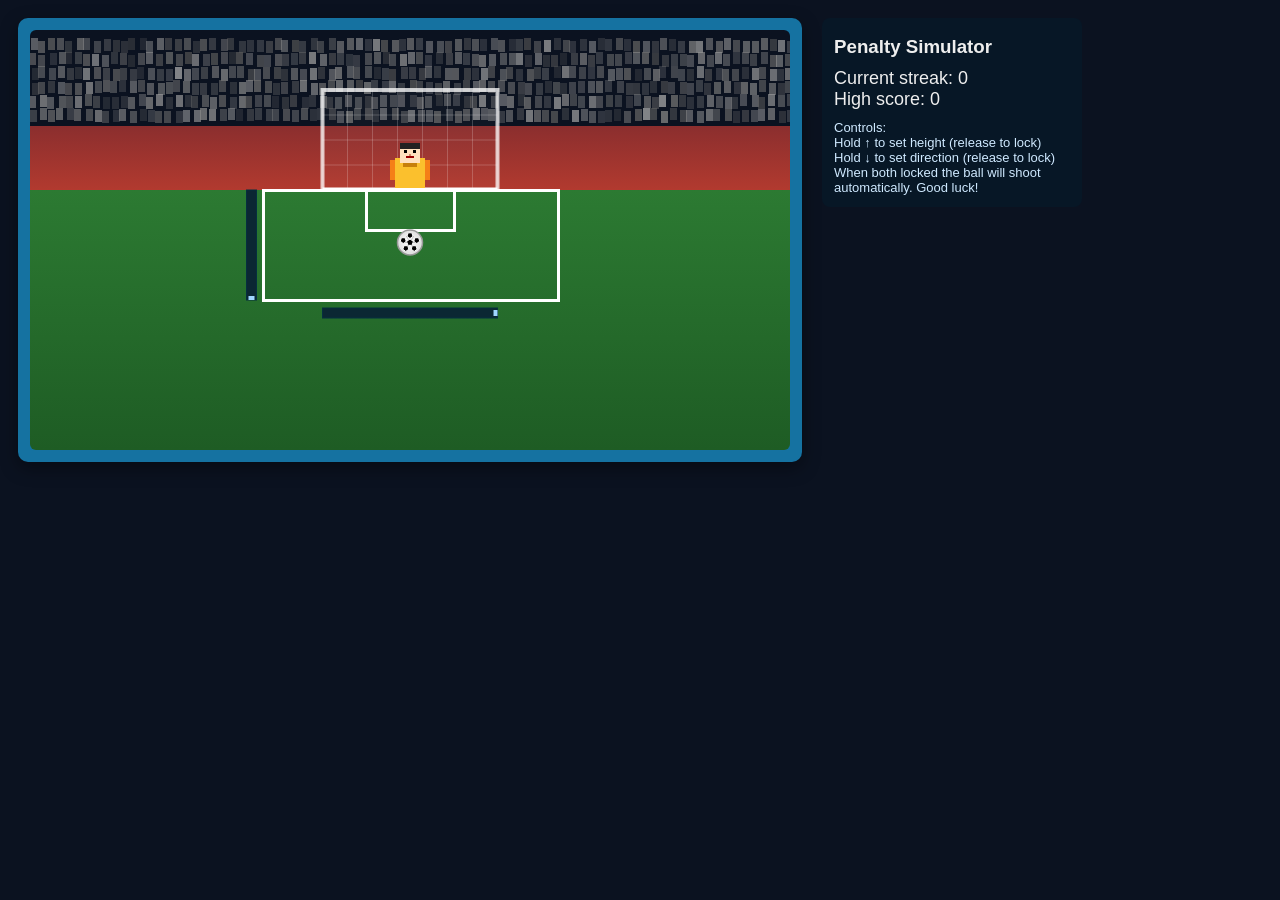
==== penaltygame.html @ e4717d0d "Add files via upload" ====
<!doctype html>
<html lang="en">
<head>
<meta charset="utf-8" />
<meta name="viewport" content="width=device-width,initial-scale=1" />
<title>Penalty Simulator</title>
<style>
:root{
  --goal-w:175; --goal-h:100; --ball-d:25; --keeper-d:45;
}
html,body{
  height:100%;
  margin:0;
  font-family:Inter,Segoe UI,Arial;
  background:#0b1220;
  color:#eee;
}
.wrap{
  display:flex; gap:20px; padding:18px;
}
.game{
  background:#1572a1;
  border-radius:10px;
  padding:12px;
  box-shadow:0 6px 18px rgba(0,0,0,.4);
}
canvas{
  display:block;
  border-radius:6px;
}
.ui{
  width:260px;
}
.panel{
  background:#071726;
  padding:12px;
  border-radius:8px;
}
h3{
  margin:6px 0 10px 0;
  font-weight:600;
}
.score{
  font-size:18px;
  margin-bottom:10px;
}
.hint{
  font-size:13px;
  color:#cfe9ff;
}
</style>
</head>
<body>
<div class="wrap">
  <div class="game">
    <canvas id="c" width="760" height="420"></canvas>
  </div>
  <div class="ui">
    <div class="panel">
      <h3>Penalty Simulator</h3>
      <div class="score">
        Current streak: <span id="streak">0</span><br>
        High score: <span id="high">0</span>
      </div>
      <div class="hint">
        Controls:<br>
        Hold <b>↑</b> to set height (release to lock)<br>
        Hold <b>↓</b> to set direction (release to lock)<br>
        When both locked the ball will shoot automatically. Good luck!
      </div>
    </div>
  </div>
</div>

<script>
const canvas=document.getElementById('c');
const ctx=canvas.getContext('2d');
const W=canvas.width, H=canvas.height;

const GOAL_W=175, GOAL_H=100, BALL_D=25, KEEPER_D=45;
const R_BALL=BALL_D/2, R_KEEP=KEEPER_D/2;

const goalX=(W-GOAL_W)/2, goalY=60;
const goalLeft=goalX, goalRight=goalX+GOAL_W, goalTop=goalY, goalBottom=goalY+GOAL_H;

// field box sizes (pixels)
const SIX_YARD_HEIGHT = 40;    // six-yard box height (visual)
const BOX18_HEIGHT = 110;      // 18-yard box height (visual)
const BOX18_LEFT = goalLeft - 60;
const BOX18_WIDTH = GOAL_W + 120;

/* horizontal lateral bar (stays below the 18-yard box) */
const BAR_L_Y = goalBottom + BOX18_HEIGHT + 8; // final y for lateral bar

/* place the vertical height bar immediately to the LEFT of the left-hand line of the 18-yard box,
   and place it vertically so it sits over the green (top aligned to goalBottom) */
const BAR_V_MARGIN = 6; // small gap between 18-yard box left line and the vertical bar
const BAR_V_WIDTH = 10;
const BAR_V_X = BOX18_LEFT - BAR_V_WIDTH - BAR_V_MARGIN;
const BAR_V_Y = goalBottom;           // top placed at top of grass (goalBottom)
const BAR_V_H = BOX18_HEIGHT;         // height matches the 18-yard box visually

let ball={x:W/2,y:goalBottom+40+R_BALL,r:R_BALL,vx:0,vy:0,moving:false,target:null};
let keeper={x:W/2,y:goalBottom-R_KEEP,r:R_KEEP,vx:0,vy:0,moving:false,target:null};

/* set the bar values */
const bar={v:{x:BAR_V_X,y:BAR_V_Y,w:BAR_V_WIDTH,h:BAR_V_H},l:{x:goalX,y:BAR_L_Y,w:GOAL_W,h:10}};

let chargingHeight=false,chargingLat=false;
let heightValue=null,latValue=null;
let hvDir=1, lvDir=-1, hvPos=0, lvPos=1;
const OSC_SPEED=0.9;

let streak=0,high=0;
const streakEl=document.getElementById('streak');
const highEl=document.getElementById('high');

function clamp(v,a,b){return Math.max(a,Math.min(b,v));}
function mapToGoal(nLat,nHeight){
  const x=goalLeft + nLat*(GOAL_W-BALL_D) + R_BALL;
  const y=goalBottom - nHeight*(GOAL_H-BALL_D) - R_BALL;
  return {x,y};
}
function mapKeeperToGoal(){
  const nLat=Math.random(),nHeight=Math.random();
  const x=goalLeft + nLat*(GOAL_W-KEEPER_D) + R_KEEP;
  const y=goalBottom - nHeight*(GOAL_H-KEEPER_D) - R_KEEP;
  return {x,y};
}

window.addEventListener('keydown',e=>{
  if(e.repeat) return;
  if(e.key==='ArrowUp') chargingHeight=true,heightValue=null;
  if(e.key==='ArrowDown') chargingLat=true,latValue=null,lvDir=-1,lvPos=1;
});
window.addEventListener('keyup',e=>{
  if(e.key==='ArrowUp') chargingHeight=false,heightValue=hvPos,tryShoot();
  if(e.key==='ArrowDown') chargingLat=false,latValue=lvPos,tryShoot();
});

function tryShoot(){
  if(heightValue!==null && latValue!==null && !ball.moving){
    ball.target=mapToGoal(latValue,heightValue);
    ball.vx=(ball.target.x-ball.x)/30; ball.vy=(ball.target.y-ball.y)/30;
    ball.moving=true;
    keeper.target=mapKeeperToGoal();
    keeper.vx=(keeper.target.x-keeper.x)/30; keeper.vy=(keeper.target.y-keeper.y)/30;
    keeper.moving=true;
    heightValue=latValue=null; hvPos=0; lvPos=1;
  }
}

function circlesOverlap(a,b){
  const dx=a.x-b.x,dy=a.y-b.y,r=a.r+b.r;
  return dx*dx+dy*dy<=r*r;
}

// --------- CROWD (stationary positions that fill whole width) ----------
const crowdRects = [];
let CROWD_BOTTOM = 0;
(function generateCrowd(){
  const baseTop = 10; // top offset for crowd area
  const rowHeight = 14;
  const cellWidth = 9; // consistent cell width to cover entire canvas width
  const cols = Math.ceil(W / cellWidth);
  const rows = 6;
  for(let r=0;r<rows;r++){
    for(let c=0;c<cols;c++){
      const jitterX = (Math.random()*4 - 2);
      const x = Math.floor(c*cellWidth + (cellWidth - 7)/2 + jitterX);
      const jitterY = (Math.random()*4 - 2);
      const y = Math.floor(baseTop + r*rowHeight + jitterY);
      const w = 7, h = 12;
      const base = 90 + Math.floor(Math.random()*80);
      crowdRects.push({x,y,w,h,base});
    }
  }
  CROWD_BOTTOM = baseTop + rows*rowHeight + 2;
})();

// ---------- Drawing Functions ----------

function drawBackground(){
  // clear background
  ctx.fillStyle = '#0b1220';
  ctx.fillRect(0,0,W,H);

  // draw stationary crowd rectangles (flicker brightness only)
  for(const rect of crowdRects){
    const flicker = 0.25 + Math.random()*0.5; // alpha 0.25..0.75
    const col = Math.max(0, Math.min(255, rect.base + Math.floor((Math.random()-0.5)*20)));
    ctx.fillStyle = `rgba(${col},${col},${col},${flicker})`;
    ctx.fillRect(rect.x, rect.y, rect.w, rect.h);
  }

  // draw track (brick-red) between crowd bottom and grassTop (goalBottom)
  const trackTop = CROWD_BOTTOM;
  const grassTop = goalBottom;
  if (grassTop > trackTop) {
    const trackGrad = ctx.createLinearGradient(0, trackTop, 0, grassTop);
    trackGrad.addColorStop(0, '#8b2e2e');
    trackGrad.addColorStop(1, '#b23a2f');
    ctx.fillStyle = trackGrad;
    ctx.fillRect(0, trackTop, W, grassTop - trackTop);
    ctx.save();
    ctx.globalAlpha = 0.06;
    for (let i = 0; i < 6; i++) {
      const y = trackTop + (i / 6) * (grassTop - trackTop);
      ctx.fillRect(0, y, W, 2);
    }
    ctx.restore();
  }

  // Field: fill starting at goalBottom (top of the field aligns with bottom of penalty box)
  const grassY = goalBottom;
  const grad = ctx.createLinearGradient(0, grassY, 0, H);
  grad.addColorStop(0,'#2c7a32');
  grad.addColorStop(1,'#1e5c24');
  ctx.fillStyle = grad;
  ctx.fillRect(0, grassY, W, H - grassY);

  // subtle static stripes on grass
  ctx.save();
  ctx.globalAlpha = 0.06;
  const stripeCount = 6;
  for(let i=0;i<stripeCount;i++){
    const y = grassY + (i / stripeCount) * (H - grassY);
    ctx.fillRect(0, y, W, 6);
  }
  ctx.restore();

  // draw only 6-yard and 18-yard boxes
  drawFieldLines();
}

function drawFieldLines(){
  ctx.save();
  ctx.strokeStyle = 'white';
  ctx.lineWidth = 3;
  ctx.lineJoin = 'miter';

  // 6-yard box
  const sixWidth = GOAL_W * 0.5;
  const sixX = goalLeft + (GOAL_W - sixWidth) / 2;
  const sixY = goalBottom;
  ctx.strokeRect(Math.round(sixX)+0.5, Math.round(sixY)+0.5, Math.round(sixWidth), Math.round(SIX_YARD_HEIGHT));

  // 18-yard box
  ctx.strokeRect(Math.round(BOX18_LEFT)+0.5, Math.round(goalBottom)+0.5, Math.round(BOX18_WIDTH), Math.round(BOX18_HEIGHT));

  // slight goal line
  ctx.beginPath();
  ctx.moveTo(goalLeft, goalBottom - 1);
  ctx.lineTo(goalLeft + GOAL_W, goalBottom - 1);
  ctx.stroke();

  ctx.restore();
}

// Goal (unchanged)
function drawGoal(){
  ctx.save();
  ctx.lineWidth=4;
  ctx.strokeStyle='#ffffffbb';
  ctx.fillStyle='rgba(255,255,255,0.02)';
  ctx.fillRect(goalLeft,goalTop,GOAL_W,GOAL_H);
  ctx.strokeRect(goalLeft,goalTop,GOAL_W,GOAL_H);

  // Net squares
  ctx.strokeStyle='rgba(255,255,255,0.2)';
  ctx.lineWidth=1;
  for(let i=0;i<=GOAL_W;i+=GOAL_W/7){
    ctx.beginPath(); ctx.moveTo(goalLeft+i,goalTop); ctx.lineTo(goalLeft+i,goalBottom); ctx.stroke();
  }
  for(let j=0;j<=GOAL_H;j+=GOAL_H/4){
    ctx.beginPath(); ctx.moveTo(goalLeft,goalTop+j); ctx.lineTo(goalRight,goalTop+j); ctx.stroke();
  }
  ctx.restore();
}

// Bars
function drawBar(){
  ctx.save();
  // vertical height bar: now placed immediately left of 18-yard box and over green
  ctx.fillStyle='#0b2733';
  ctx.fillRect(bar.v.x,bar.v.y,bar.v.w,bar.v.h);
  ctx.strokeStyle='#052f3f';
  ctx.strokeRect(bar.v.x,bar.v.y,bar.v.w,bar.v.h);
  const hvY=bar.v.y+(1-hvPos)*(bar.v.h-4);
  ctx.fillStyle=chargingHeight?'#ffeb3b':'#9fd6ff';
  ctx.fillRect(bar.v.x+2,hvY,bar.v.w-4,4);
  if(heightValue!==null){
    const lockedY=bar.v.y+(1-heightValue)*(bar.v.h-4);
    ctx.fillStyle='#ff6b6b';
    ctx.fillRect(bar.v.x+1,lockedY-1,bar.v.w-2,6);
  }

  // horizontal lateral bar (unchanged position)
  ctx.fillStyle='#0b2733';
  ctx.fillRect(bar.l.x,bar.l.y,bar.l.w,bar.l.h);
  ctx.strokeStyle='#052f3f';
  ctx.strokeRect(bar.l.x,bar.l.y,bar.l.w,bar.l.h);
  const lvX=bar.l.x+lvPos*(bar.l.w-4);
  ctx.fillStyle=chargingLat?'#ffeb3b':'#9fd6ff';
  ctx.fillRect(lvX,bar.l.y+2,4,bar.l.h-4);
  if(latValue!==null){
    const lockedX=bar.l.x+latValue*(bar.l.w-4);
    ctx.fillStyle='#ff6b6b';
    ctx.fillRect(lockedX-1,bar.l.y+1,6,bar.l.h-2);
  }
  ctx.restore();
}

// Keeper (unchanged pixel-human)
function drawKeeper(){
  ctx.save();
  ctx.fillStyle='#fbc02d';
  ctx.fillRect(Math.round(keeper.x-15), Math.round(keeper.y-10), 30, 30);
  ctx.fillStyle='#f57f17';
  ctx.fillRect(Math.round(keeper.x-20), Math.round(keeper.y-8), 5, 20);
  ctx.fillRect(Math.round(keeper.x+15), Math.round(keeper.y-8), 5, 20);
  ctx.fillStyle='#ffe0bd';
  ctx.fillRect(Math.round(keeper.x-10), Math.round(keeper.y-25), 20, 20);
  ctx.fillStyle='#222';
  ctx.fillRect(Math.round(keeper.x-10), Math.round(keeper.y-25), 20, 6);
  ctx.fillStyle='#000';
  ctx.fillRect(Math.round(keeper.x-6), Math.round(keeper.y-18), 3, 3);
  ctx.fillRect(Math.round(keeper.x+3), Math.round(keeper.y-18), 3, 3);
  ctx.fillStyle='#d18f6a';
  ctx.fillRect(Math.round(keeper.x-1), Math.round(keeper.y-14), 2, 2);
  ctx.fillStyle='#900';
  ctx.fillRect(Math.round(keeper.x-4), Math.round(keeper.y-12), 8, 2);
  ctx.fillStyle='#c77f0a';
  ctx.fillRect(Math.round(keeper.x-7), Math.round(keeper.y-5), 14, 4);
  ctx.restore();
}

// Ball — updated: classic soccer-style black pentagons
function drawBall(){
  ctx.save();
  ctx.translate(ball.x,ball.y);

  // base sphere with subtle shading
  const grad = ctx.createRadialGradient(-R_BALL*0.2,-R_BALL*0.2,0,0,0,R_BALL);
  grad.addColorStop(0,'#ffffff');
  grad.addColorStop(1,'#dddddd');
  ctx.fillStyle=grad;
  ctx.beginPath();
  ctx.arc(0,0,R_BALL,0,Math.PI*2);
  ctx.fill();

  // thin outline
  ctx.lineWidth=1.5;
  ctx.strokeStyle='#999';
  ctx.stroke();

  // Helper: draw regular polygon (centered at cx,cy) with n sides
  function drawPoly(cx,cy,r,sides,rot,fillStyle,strokeStyle){
    ctx.beginPath();
    for(let i=0;i<sides;i++){
      const a = rot + i*(2*Math.PI/sides);
      const x = cx + r*Math.cos(a);
      const y = cy + r*Math.sin(a);
      if(i===0) ctx.moveTo(x,y); else ctx.lineTo(x,y);
    }
    ctx.closePath();
    if(fillStyle){
      ctx.fillStyle = fillStyle;
      ctx.fill();
    }
    if(strokeStyle){
      ctx.lineWidth = 1;
      ctx.strokeStyle = strokeStyle;
      ctx.stroke();
    }
  }

  // central pentagon
  const centerR = R_BALL * 0.28;
  drawPoly(0, 0, centerR, 5, -Math.PI/2, '#000', '#fff');

  // surrounding pentagons (5 around center)
  const outerRadius = R_BALL * 0.62; // distance from center to centers of outer patches
  for(let i=0;i<5;i++){
    const ang = -Math.PI/2 + i*(2*Math.PI/5);
    // slightly offset inward to keep patches on sphere shape
    const cx = outerRadius * Math.cos(ang) * 0.92;
    const cy = outerRadius * Math.sin(ang) * 0.92;
    // rotate each pentagon so it points toward the center
    const rot = ang + Math.PI/5;
    drawPoly(cx, cy, centerR*0.9, 5, rot, '#000', '#fff');
  }

  // small black trim lines to suggest seams (subtle)
  ctx.lineWidth = 0.8;
  ctx.strokeStyle = 'rgba(0,0,0,0.25)';
  for(let i=0;i<6;i++){
    ctx.beginPath();
    const a = i*(2*Math.PI/6);
    ctx.moveTo(0,0);
    ctx.lineTo(R_BALL*Math.cos(a)*0.6, R_BALL*Math.sin(a)*0.6);
    ctx.stroke();
  }

  ctx.restore();
}

// ---------- Main Loop ----------
let last=performance.now();
function loop(ts){
  const dt=ts-last; last=ts;

  if(chargingHeight){
    const delta=OSC_SPEED*dt/1000; hvPos+=delta*hvDir;
    if(hvPos>1){hvPos=1;hvDir=-1;} if(hvPos<0){hvPos=0;hvDir=1;}
  }
  if(chargingLat){
    const delta=OSC_SPEED*dt/1000; lvPos+=delta*lvDir;
    if(lvPos>1){lvPos=1;lvDir=-1;} if(lvPos<0){lvPos=0;lvDir=1;}
  }

  if(ball.moving){
    ball.x+=ball.vx; ball.y+=ball.vy;
    const dx=ball.target.x-ball.x, dy=ball.target.y-ball.y;
    if(Math.abs(dx)<Math.abs(ball.vx) && Math.abs(dy)<Math.abs(ball.vy)){
      ball.x=ball.target.x; ball.y=ball.target.y; ball.moving=false;
      if(circlesOverlap(ball,keeper)){streak=0;} else {streak++; high=Math.max(high,streak);}
      updateScore(); setTimeout(resetPositions,700);
    }
  }
  if(keeper.moving){
    keeper.x+=keeper.vx; keeper.y+=keeper.vy;
    const dx=keeper.target.x-keeper.x, dy=keeper.target.y-keeper.y;
    if(Math.abs(dx)<Math.abs(keeper.vx) && Math.abs(dy)<Math.abs(keeper.vy)){
      keeper.x=keeper.target.x; keeper.y=keeper.target.y; keeper.moving=false;
    }
  }

  ctx.clearRect(0,0,W,H);
  drawBackground();
  drawGoal(); drawBar(); drawKeeper(); drawBall();
  requestAnimationFrame(loop);
}
requestAnimationFrame(loop);

function resetPositions(){
  ball.x=W/2; ball.y=goalBottom+40+R_BALL; ball.vx=0; ball.vy=0; ball.moving=false; ball.target=null;
  keeper.x=W/2; keeper.y=goalBottom-R_KEEP; keeper.vx=0; keeper.vy=0; keeper.moving=false; keeper.target=null;
  lvPos=1; lvDir=-1;
}
function updateScore(){streakEl.textContent=streak; highEl.textContent=high;}
resetPositions(); updateScore();
</script>
</body>
</html>
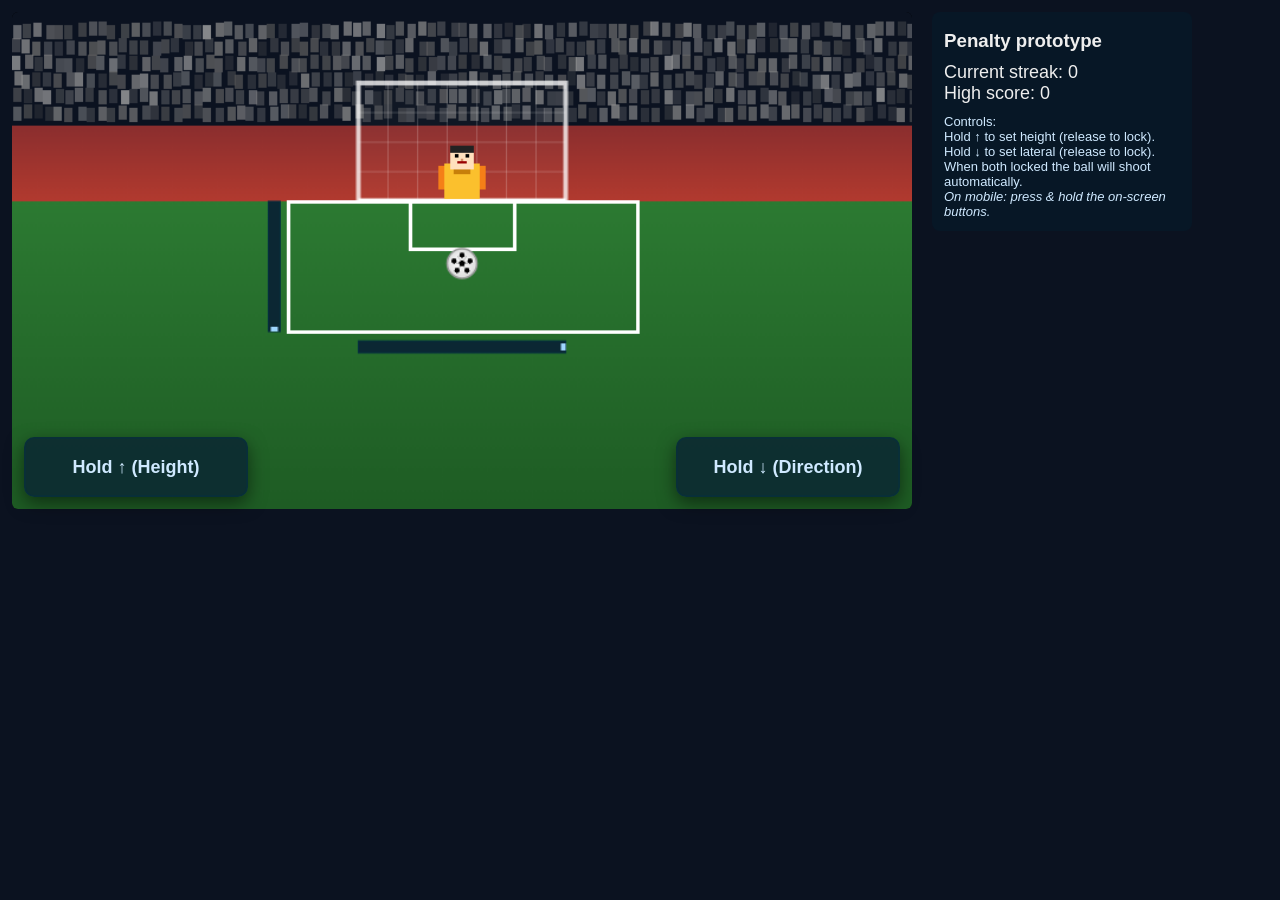
==== commit e211728b: "Update penaltygame.html" ====
--- a/penaltygame.html
+++ b/penaltygame.html
@@ -3,50 +3,56 @@
 <head>
 <meta charset="utf-8" />
 <meta name="viewport" content="width=device-width,initial-scale=1" />
-<title>Penalty Simulator</title>
+<title>Penalty Game — Mobile Friendly</title>
 <style>
 :root{
   --goal-w:175; --goal-h:100; --ball-d:25; --keeper-d:45;
 }
-html,body{
-  height:100%;
-  margin:0;
-  font-family:Inter,Segoe UI,Arial;
-  background:#0b1220;
-  color:#eee;
-}
-.wrap{
-  display:flex; gap:20px; padding:18px;
-}
-.game{
-  background:#1572a1;
+html,body{height:100%;margin:0;font-family:Inter,Segoe UI,Arial;background:#0b1220;color:#eee}
+.wrap{display:flex;gap:20px;padding:12px;align-items:flex-start}
+.game{position:relative;flex:1;max-width:900px}
+canvas{display:block;border-radius:6px;width:100%;height:auto;background:#000}
+.ui{width:260px;min-width:220px}
+.panel{background:#071726;padding:12px;border-radius:8px}
+h3{margin:6px 0 10px 0;font-weight:600}
+.score{font-size:18px;margin-bottom:10px}
+.hint{font-size:13px;color:#cfe9ff}
+
+/* touch controls overlay */
+.touch-controls{
+  position:absolute;
+  left:0; right:0; bottom:12px;
+  display:flex; justify-content:space-between; pointer-events:none;
+  padding:0 12px;
+}
+.touch-btn{
+  pointer-events:auto;
+  user-select:none;
+  -webkit-user-select:none;
+  width:46%;
+  max-width:220px;
+  min-height:56px;
+  display:flex;
+  align-items:center;
+  justify-content:center;
+  background:rgba(11,39,51,0.85);
   border-radius:10px;
-  padding:12px;
-  box-shadow:0 6px 18px rgba(0,0,0,.4);
-}
-canvas{
-  display:block;
-  border-radius:6px;
-}
-.ui{
-  width:260px;
-}
-.panel{
-  background:#071726;
-  padding:12px;
-  border-radius:8px;
-}
-h3{
-  margin:6px 0 10px 0;
-  font-weight:600;
-}
-.score{
+  color:#cfe9ff;
+  font-weight:700;
   font-size:18px;
-  margin-bottom:10px;
-}
-.hint{
-  font-size:13px;
-  color:#cfe9ff;
+  box-shadow:0 6px 18px rgba(0,0,0,0.5);
+  border:2px solid rgba(5,47,63,0.6);
+  transition:transform .06s ease;
+  touch-action: none; /* important for pointer events */
+}
+.touch-btn:active{transform:translateY(2px);}
+
+/* responsive: on narrow screens stack UI under game */
+@media (max-width:900px){
+  .wrap{flex-direction:column;gap:12px}
+  .ui{width:100%}
+  .game{max-width:100%}
+  .touch-controls{bottom:8px}
 }
 </style>
 </head>
@@ -54,28 +60,32 @@
 <div class="wrap">
   <div class="game">
     <canvas id="c" width="760" height="420"></canvas>
+
+    <!-- touch controls overlay -->
+    <div class="touch-controls" aria-hidden="false">
+      <div id="btn-height" class="touch-btn">Hold ↑ (Height)</div>
+      <div id="btn-lat" class="touch-btn">Hold ↓ (Direction)</div>
+    </div>
   </div>
+
   <div class="ui">
     <div class="panel">
-      <h3>Penalty Simulator</h3>
-      <div class="score">
-        Current streak: <span id="streak">0</span><br>
-        High score: <span id="high">0</span>
-      </div>
-      <div class="hint">
-        Controls:<br>
-        Hold <b>↑</b> to set height (release to lock)<br>
-        Hold <b>↓</b> to set direction (release to lock)<br>
-        When both locked the ball will shoot automatically. Good luck!
-      </div>
+      <h3>Penalty prototype</h3>
+      <div class="score">Current streak: <span id="streak">0</span><br>High score: <span id="high">0</span></div>
+      <div class="hint">Controls:<br>Hold <b>↑</b> to set height (release to lock).<br>Hold <b>↓</b> to set lateral (release to lock).<br>When both locked the ball will shoot automatically.<br><em>On mobile: press & hold the on-screen buttons.</em></div>
     </div>
   </div>
 </div>
 
 <script>
+// ---------- keep your gameplay constants & logic ----------
 const canvas=document.getElementById('c');
 const ctx=canvas.getContext('2d');
-const W=canvas.width, H=canvas.height;
+const LOGICAL_W=760, LOGICAL_H=420; // internal logic size
+canvas.width = LOGICAL_W;
+canvas.height = LOGICAL_H;
+
+let W = canvas.width, H = canvas.height;
 
 const GOAL_W=175, GOAL_H=100, BALL_D=25, KEEPER_D=45;
 const R_BALL=BALL_D/2, R_KEEP=KEEPER_D/2;
@@ -83,34 +93,30 @@
 const goalX=(W-GOAL_W)/2, goalY=60;
 const goalLeft=goalX, goalRight=goalX+GOAL_W, goalTop=goalY, goalBottom=goalY+GOAL_H;
 
-// field box sizes (pixels)
-const SIX_YARD_HEIGHT = 40;    // six-yard box height (visual)
-const BOX18_HEIGHT = 110;      // 18-yard box height (visual)
+const SIX_YARD_HEIGHT = 40;
+const BOX18_HEIGHT = 110;
 const BOX18_LEFT = goalLeft - 60;
 const BOX18_WIDTH = GOAL_W + 120;
 
-/* horizontal lateral bar (stays below the 18-yard box) */
-const BAR_L_Y = goalBottom + BOX18_HEIGHT + 8; // final y for lateral bar
-
-/* place the vertical height bar immediately to the LEFT of the left-hand line of the 18-yard box,
-   and place it vertically so it sits over the green (top aligned to goalBottom) */
-const BAR_V_MARGIN = 6; // small gap between 18-yard box left line and the vertical bar
+const BAR_L_Y = goalBottom + BOX18_HEIGHT + 8;
+
+// place vertical bar to left of 18-yard box over the green
+const BAR_V_MARGIN = 6;
 const BAR_V_WIDTH = 10;
 const BAR_V_X = BOX18_LEFT - BAR_V_WIDTH - BAR_V_MARGIN;
-const BAR_V_Y = goalBottom;           // top placed at top of grass (goalBottom)
-const BAR_V_H = BOX18_HEIGHT;         // height matches the 18-yard box visually
-
+const BAR_V_Y = goalBottom;
+const BAR_V_H = BOX18_HEIGHT;
+
+const bar={v:{x:BAR_V_X,y:BAR_V_Y,w:BAR_V_WIDTH,h:BAR_V_H},l:{x:goalX,y:BAR_L_Y,w:GOAL_W,h:10}};
+
+// game state (unchanged)
 let ball={x:W/2,y:goalBottom+40+R_BALL,r:R_BALL,vx:0,vy:0,moving:false,target:null};
 let keeper={x:W/2,y:goalBottom-R_KEEP,r:R_KEEP,vx:0,vy:0,moving:false,target:null};
-
-/* set the bar values */
-const bar={v:{x:BAR_V_X,y:BAR_V_Y,w:BAR_V_WIDTH,h:BAR_V_H},l:{x:goalX,y:BAR_L_Y,w:GOAL_W,h:10}};
 
 let chargingHeight=false,chargingLat=false;
 let heightValue=null,latValue=null;
 let hvDir=1, lvDir=-1, hvPos=0, lvPos=1;
 const OSC_SPEED=0.9;
-
 let streak=0,high=0;
 const streakEl=document.getElementById('streak');
 const highEl=document.getElementById('high');
@@ -155,13 +161,14 @@
   return dx*dx+dy*dy<=r*r;
 }
 
-// --------- CROWD (stationary positions that fill whole width) ----------
+// ---------- drawing (keeps your final visuals) ----------
+// NOTE: I've kept these functions intentionally compact — they're the same visuals you requested earlier
 const crowdRects = [];
 let CROWD_BOTTOM = 0;
 (function generateCrowd(){
-  const baseTop = 10; // top offset for crowd area
+  const baseTop = 10;
   const rowHeight = 14;
-  const cellWidth = 9; // consistent cell width to cover entire canvas width
+  const cellWidth = 9;
   const cols = Math.ceil(W / cellWidth);
   const rows = 6;
   for(let r=0;r<rows;r++){
@@ -178,22 +185,18 @@
   CROWD_BOTTOM = baseTop + rows*rowHeight + 2;
 })();
 
-// ---------- Drawing Functions ----------
-
 function drawBackground(){
-  // clear background
   ctx.fillStyle = '#0b1220';
   ctx.fillRect(0,0,W,H);
 
-  // draw stationary crowd rectangles (flicker brightness only)
   for(const rect of crowdRects){
-    const flicker = 0.25 + Math.random()*0.5; // alpha 0.25..0.75
+    const flicker = 0.25 + Math.random()*0.5;
     const col = Math.max(0, Math.min(255, rect.base + Math.floor((Math.random()-0.5)*20)));
     ctx.fillStyle = `rgba(${col},${col},${col},${flicker})`;
     ctx.fillRect(rect.x, rect.y, rect.w, rect.h);
   }
 
-  // draw track (brick-red) between crowd bottom and grassTop (goalBottom)
+  // brick-red track between crowd and field
   const trackTop = CROWD_BOTTOM;
   const grassTop = goalBottom;
   if (grassTop > trackTop) {
@@ -204,14 +207,14 @@
     ctx.fillRect(0, trackTop, W, grassTop - trackTop);
     ctx.save();
     ctx.globalAlpha = 0.06;
-    for (let i = 0; i < 6; i++) {
+    for (let i = 0; i < 6; i++){
       const y = trackTop + (i / 6) * (grassTop - trackTop);
       ctx.fillRect(0, y, W, 2);
     }
     ctx.restore();
   }
 
-  // Field: fill starting at goalBottom (top of the field aligns with bottom of penalty box)
+  // grass starting at goalBottom
   const grassY = goalBottom;
   const grad = ctx.createLinearGradient(0, grassY, 0, H);
   grad.addColorStop(0,'#2c7a32');
@@ -219,9 +222,8 @@
   ctx.fillStyle = grad;
   ctx.fillRect(0, grassY, W, H - grassY);
 
-  // subtle static stripes on grass
-  ctx.save();
-  ctx.globalAlpha = 0.06;
+  // subtle stripes
+  ctx.save(); ctx.globalAlpha = 0.06;
   const stripeCount = 6;
   for(let i=0;i<stripeCount;i++){
     const y = grassY + (i / stripeCount) * (H - grassY);
@@ -229,7 +231,7 @@
   }
   ctx.restore();
 
-  // draw only 6-yard and 18-yard boxes
+  // field lines
   drawFieldLines();
 }
 
@@ -237,208 +239,108 @@
   ctx.save();
   ctx.strokeStyle = 'white';
   ctx.lineWidth = 3;
-  ctx.lineJoin = 'miter';
-
   // 6-yard box
   const sixWidth = GOAL_W * 0.5;
   const sixX = goalLeft + (GOAL_W - sixWidth) / 2;
   const sixY = goalBottom;
   ctx.strokeRect(Math.round(sixX)+0.5, Math.round(sixY)+0.5, Math.round(sixWidth), Math.round(SIX_YARD_HEIGHT));
-
   // 18-yard box
   ctx.strokeRect(Math.round(BOX18_LEFT)+0.5, Math.round(goalBottom)+0.5, Math.round(BOX18_WIDTH), Math.round(BOX18_HEIGHT));
-
-  // slight goal line
+  // goal line
   ctx.beginPath();
-  ctx.moveTo(goalLeft, goalBottom - 1);
-  ctx.lineTo(goalLeft + GOAL_W, goalBottom - 1);
-  ctx.stroke();
-
-  ctx.restore();
-}
-
-// Goal (unchanged)
+  ctx.moveTo(goalLeft, goalBottom - 1); ctx.lineTo(goalLeft + GOAL_W, goalBottom - 1); ctx.stroke();
+  ctx.restore();
+}
+
 function drawGoal(){
   ctx.save();
-  ctx.lineWidth=4;
-  ctx.strokeStyle='#ffffffbb';
-  ctx.fillStyle='rgba(255,255,255,0.02)';
-  ctx.fillRect(goalLeft,goalTop,GOAL_W,GOAL_H);
-  ctx.strokeRect(goalLeft,goalTop,GOAL_W,GOAL_H);
-
-  // Net squares
-  ctx.strokeStyle='rgba(255,255,255,0.2)';
-  ctx.lineWidth=1;
-  for(let i=0;i<=GOAL_W;i+=GOAL_W/7){
-    ctx.beginPath(); ctx.moveTo(goalLeft+i,goalTop); ctx.lineTo(goalLeft+i,goalBottom); ctx.stroke();
-  }
-  for(let j=0;j<=GOAL_H;j+=GOAL_H/4){
-    ctx.beginPath(); ctx.moveTo(goalLeft,goalTop+j); ctx.lineTo(goalRight,goalTop+j); ctx.stroke();
-  }
-  ctx.restore();
-}
-
-// Bars
+  ctx.lineWidth=4; ctx.strokeStyle='#ffffffbb'; ctx.fillStyle='rgba(255,255,255,0.02)';
+  ctx.fillRect(goalLeft,goalTop,GOAL_W,GOAL_H); ctx.strokeRect(goalLeft,goalTop,GOAL_W,GOAL_H);
+  ctx.strokeStyle='rgba(255,255,255,0.2)'; ctx.lineWidth=1;
+  for(let i=0;i<=GOAL_W;i+=GOAL_W/7){ ctx.beginPath(); ctx.moveTo(goalLeft+i,goalTop); ctx.lineTo(goalLeft+i,goalBottom); ctx.stroke();}
+  for(let j=0;j<=GOAL_H;j+=GOAL_H/4){ ctx.beginPath(); ctx.moveTo(goalLeft,goalTop+j); ctx.lineTo(goalRight,goalTop+j); ctx.stroke();}
+  ctx.restore();
+}
+
 function drawBar(){
   ctx.save();
-  // vertical height bar: now placed immediately left of 18-yard box and over green
-  ctx.fillStyle='#0b2733';
-  ctx.fillRect(bar.v.x,bar.v.y,bar.v.w,bar.v.h);
-  ctx.strokeStyle='#052f3f';
-  ctx.strokeRect(bar.v.x,bar.v.y,bar.v.w,bar.v.h);
+  // vertical
+  ctx.fillStyle='#0b2733'; ctx.fillRect(bar.v.x,bar.v.y,bar.v.w,bar.v.h);
+  ctx.strokeStyle='#052f3f'; ctx.strokeRect(bar.v.x,bar.v.y,bar.v.w,bar.v.h);
   const hvY=bar.v.y+(1-hvPos)*(bar.v.h-4);
-  ctx.fillStyle=chargingHeight?'#ffeb3b':'#9fd6ff';
-  ctx.fillRect(bar.v.x+2,hvY,bar.v.w-4,4);
-  if(heightValue!==null){
-    const lockedY=bar.v.y+(1-heightValue)*(bar.v.h-4);
-    ctx.fillStyle='#ff6b6b';
-    ctx.fillRect(bar.v.x+1,lockedY-1,bar.v.w-2,6);
-  }
-
-  // horizontal lateral bar (unchanged position)
-  ctx.fillStyle='#0b2733';
-  ctx.fillRect(bar.l.x,bar.l.y,bar.l.w,bar.l.h);
-  ctx.strokeStyle='#052f3f';
-  ctx.strokeRect(bar.l.x,bar.l.y,bar.l.w,bar.l.h);
+  ctx.fillStyle=chargingHeight?'#ffeb3b':'#9fd6ff'; ctx.fillRect(bar.v.x+2,hvY,bar.v.w-4,4);
+  if(heightValue!==null){ const lockedY=bar.v.y+(1-heightValue)*(bar.v.h-4); ctx.fillStyle='#ff6b6b'; ctx.fillRect(bar.v.x+1,lockedY-1,bar.v.w-2,6); }
+  // horizontal
+  ctx.fillStyle='#0b2733'; ctx.fillRect(bar.l.x,bar.l.y,bar.l.w,bar.l.h);
+  ctx.strokeStyle='#052f3f'; ctx.strokeRect(bar.l.x,bar.l.y,bar.l.w,bar.l.h);
   const lvX=bar.l.x+lvPos*(bar.l.w-4);
-  ctx.fillStyle=chargingLat?'#ffeb3b':'#9fd6ff';
-  ctx.fillRect(lvX,bar.l.y+2,4,bar.l.h-4);
-  if(latValue!==null){
-    const lockedX=bar.l.x+latValue*(bar.l.w-4);
-    ctx.fillStyle='#ff6b6b';
-    ctx.fillRect(lockedX-1,bar.l.y+1,6,bar.l.h-2);
-  }
-  ctx.restore();
-}
-
-// Keeper (unchanged pixel-human)
+  ctx.fillStyle=chargingLat?'#ffeb3b':'#9fd6ff'; ctx.fillRect(lvX,bar.l.y+2,4,bar.l.h-4);
+  if(latValue!==null){ const lockedX=bar.l.x+latValue*(bar.l.w-4); ctx.fillStyle='#ff6b6b'; ctx.fillRect(lockedX-1,bar.l.y+1,6,bar.l.h-2); }
+  ctx.restore();
+}
+
 function drawKeeper(){
   ctx.save();
-  ctx.fillStyle='#fbc02d';
-  ctx.fillRect(Math.round(keeper.x-15), Math.round(keeper.y-10), 30, 30);
-  ctx.fillStyle='#f57f17';
-  ctx.fillRect(Math.round(keeper.x-20), Math.round(keeper.y-8), 5, 20);
-  ctx.fillRect(Math.round(keeper.x+15), Math.round(keeper.y-8), 5, 20);
-  ctx.fillStyle='#ffe0bd';
-  ctx.fillRect(Math.round(keeper.x-10), Math.round(keeper.y-25), 20, 20);
-  ctx.fillStyle='#222';
-  ctx.fillRect(Math.round(keeper.x-10), Math.round(keeper.y-25), 20, 6);
-  ctx.fillStyle='#000';
-  ctx.fillRect(Math.round(keeper.x-6), Math.round(keeper.y-18), 3, 3);
-  ctx.fillRect(Math.round(keeper.x+3), Math.round(keeper.y-18), 3, 3);
-  ctx.fillStyle='#d18f6a';
-  ctx.fillRect(Math.round(keeper.x-1), Math.round(keeper.y-14), 2, 2);
-  ctx.fillStyle='#900';
-  ctx.fillRect(Math.round(keeper.x-4), Math.round(keeper.y-12), 8, 2);
-  ctx.fillStyle='#c77f0a';
-  ctx.fillRect(Math.round(keeper.x-7), Math.round(keeper.y-5), 14, 4);
-  ctx.restore();
-}
-
-// Ball — updated: classic soccer-style black pentagons
+  ctx.fillStyle='#fbc02d'; ctx.fillRect(Math.round(keeper.x-15), Math.round(keeper.y-10), 30, 30);
+  ctx.fillStyle='#f57f17'; ctx.fillRect(Math.round(keeper.x-20), Math.round(keeper.y-8), 5, 20); ctx.fillRect(Math.round(keeper.x+15), Math.round(keeper.y-8), 5, 20);
+  ctx.fillStyle='#ffe0bd'; ctx.fillRect(Math.round(keeper.x-10), Math.round(keeper.y-25), 20, 20);
+  ctx.fillStyle='#222'; ctx.fillRect(Math.round(keeper.x-10), Math.round(keeper.y-25), 20, 6);
+  ctx.fillStyle='#000'; ctx.fillRect(Math.round(keeper.x-6), Math.round(keeper.y-18), 3, 3); ctx.fillRect(Math.round(keeper.x+3), Math.round(keeper.y-18), 3, 3);
+  ctx.fillStyle='#d18f6a'; ctx.fillRect(Math.round(keeper.x-1), Math.round(keeper.y-14), 2, 2);
+  ctx.fillStyle='#900'; ctx.fillRect(Math.round(keeper.x-4), Math.round(keeper.y-12), 8, 2);
+  ctx.fillStyle='#c77f0a'; ctx.fillRect(Math.round(keeper.x-7), Math.round(keeper.y-5), 14, 4);
+  ctx.restore();
+}
+
+// updated classic soccer ball drawing (keeps your last version)
 function drawBall(){
-  ctx.save();
-  ctx.translate(ball.x,ball.y);
-
-  // base sphere with subtle shading
+  ctx.save(); ctx.translate(ball.x,ball.y);
   const grad = ctx.createRadialGradient(-R_BALL*0.2,-R_BALL*0.2,0,0,0,R_BALL);
-  grad.addColorStop(0,'#ffffff');
-  grad.addColorStop(1,'#dddddd');
-  ctx.fillStyle=grad;
-  ctx.beginPath();
-  ctx.arc(0,0,R_BALL,0,Math.PI*2);
-  ctx.fill();
-
-  // thin outline
-  ctx.lineWidth=1.5;
-  ctx.strokeStyle='#999';
-  ctx.stroke();
-
-  // Helper: draw regular polygon (centered at cx,cy) with n sides
+  grad.addColorStop(0,'#ffffff'); grad.addColorStop(1,'#dddddd'); ctx.fillStyle=grad;
+  ctx.beginPath(); ctx.arc(0,0,R_BALL,0,Math.PI*2); ctx.fill();
+  ctx.lineWidth=1.5; ctx.strokeStyle='#999'; ctx.stroke();
   function drawPoly(cx,cy,r,sides,rot,fillStyle,strokeStyle){
     ctx.beginPath();
     for(let i=0;i<sides;i++){
       const a = rot + i*(2*Math.PI/sides);
-      const x = cx + r*Math.cos(a);
-      const y = cy + r*Math.sin(a);
+      const x = cx + r*Math.cos(a), y = cy + r*Math.sin(a);
       if(i===0) ctx.moveTo(x,y); else ctx.lineTo(x,y);
     }
     ctx.closePath();
-    if(fillStyle){
-      ctx.fillStyle = fillStyle;
-      ctx.fill();
-    }
-    if(strokeStyle){
-      ctx.lineWidth = 1;
-      ctx.strokeStyle = strokeStyle;
-      ctx.stroke();
-    }
-  }
-
-  // central pentagon
-  const centerR = R_BALL * 0.28;
-  drawPoly(0, 0, centerR, 5, -Math.PI/2, '#000', '#fff');
-
-  // surrounding pentagons (5 around center)
-  const outerRadius = R_BALL * 0.62; // distance from center to centers of outer patches
-  for(let i=0;i<5;i++){
-    const ang = -Math.PI/2 + i*(2*Math.PI/5);
-    // slightly offset inward to keep patches on sphere shape
-    const cx = outerRadius * Math.cos(ang) * 0.92;
-    const cy = outerRadius * Math.sin(ang) * 0.92;
-    // rotate each pentagon so it points toward the center
-    const rot = ang + Math.PI/5;
-    drawPoly(cx, cy, centerR*0.9, 5, rot, '#000', '#fff');
-  }
-
-  // small black trim lines to suggest seams (subtle)
-  ctx.lineWidth = 0.8;
-  ctx.strokeStyle = 'rgba(0,0,0,0.25)';
-  for(let i=0;i<6;i++){
-    ctx.beginPath();
-    const a = i*(2*Math.PI/6);
-    ctx.moveTo(0,0);
-    ctx.lineTo(R_BALL*Math.cos(a)*0.6, R_BALL*Math.sin(a)*0.6);
-    ctx.stroke();
-  }
-
-  ctx.restore();
-}
-
-// ---------- Main Loop ----------
-let last=performance.now();
+    if(fillStyle){ ctx.fillStyle = fillStyle; ctx.fill(); }
+    if(strokeStyle){ ctx.lineWidth = 1; ctx.strokeStyle = strokeStyle; ctx.stroke(); }
+  }
+  const centerR = R_BALL * 0.28; drawPoly(0,0,centerR,5,-Math.PI/2,'#000','#fff');
+  const outerRadius = R_BALL * 0.62;
+  for(let i=0;i<5;i++){ const ang = -Math.PI/2 + i*(2*Math.PI/5);
+    const cx = outerRadius * Math.cos(ang) * 0.92, cy = outerRadius * Math.sin(ang) * 0.92;
+    const rot = ang + Math.PI/5; drawPoly(cx, cy, centerR*0.9, 5, rot, '#000', '#fff'); }
+  ctx.lineWidth = 0.8; ctx.strokeStyle = 'rgba(0,0,0,0.25)';
+  for(let i=0;i<6;i++){ ctx.beginPath(); const a = i*(2*Math.PI/6); ctx.moveTo(0,0); ctx.lineTo(R_BALL*Math.cos(a)*0.6, R_BALL*Math.sin(a)*0.6); ctx.stroke(); }
+  ctx.restore();
+}
+
+// ---------- game loop ----------
+let last = performance.now();
 function loop(ts){
-  const dt=ts-last; last=ts;
-
-  if(chargingHeight){
-    const delta=OSC_SPEED*dt/1000; hvPos+=delta*hvDir;
-    if(hvPos>1){hvPos=1;hvDir=-1;} if(hvPos<0){hvPos=0;hvDir=1;}
-  }
-  if(chargingLat){
-    const delta=OSC_SPEED*dt/1000; lvPos+=delta*lvDir;
-    if(lvPos>1){lvPos=1;lvDir=-1;} if(lvPos<0){lvPos=0;lvDir=1;}
-  }
+  const dt = ts - last; last = ts;
+  if(chargingHeight){ const delta = OSC_SPEED*dt/1000; hvPos += delta*hvDir; if(hvPos>1){hvPos=1;hvDir=-1;} if(hvPos<0){hvPos=0;hvDir=1;} }
+  if(chargingLat){ const delta = OSC_SPEED*dt/1000; lvPos += delta*lvDir; if(lvPos>1){lvPos=1;lvDir=-1;} if(lvPos<0){lvPos=0;lvDir=1;} }
 
   if(ball.moving){
-    ball.x+=ball.vx; ball.y+=ball.vy;
-    const dx=ball.target.x-ball.x, dy=ball.target.y-ball.y;
-    if(Math.abs(dx)<Math.abs(ball.vx) && Math.abs(dy)<Math.abs(ball.vy)){
-      ball.x=ball.target.x; ball.y=ball.target.y; ball.moving=false;
-      if(circlesOverlap(ball,keeper)){streak=0;} else {streak++; high=Math.max(high,streak);}
+    ball.x += ball.vx; ball.y += ball.vy;
+    const dx = ball.target.x - ball.x, dy = ball.target.y - ball.y;
+    if(Math.abs(dx) < Math.abs(ball.vx) && Math.abs(dy) < Math.abs(ball.vy)){
+      ball.x = ball.target.x; ball.y = ball.target.y; ball.moving = false;
+      if(circlesOverlap(ball, keeper)){ streak = 0; } else { streak++; high = Math.max(high, streak); }
       updateScore(); setTimeout(resetPositions,700);
     }
   }
-  if(keeper.moving){
-    keeper.x+=keeper.vx; keeper.y+=keeper.vy;
-    const dx=keeper.target.x-keeper.x, dy=keeper.target.y-keeper.y;
-    if(Math.abs(dx)<Math.abs(keeper.vx) && Math.abs(dy)<Math.abs(keeper.vy)){
-      keeper.x=keeper.target.x; keeper.y=keeper.target.y; keeper.moving=false;
-    }
-  }
+  if(keeper.moving){ keeper.x += keeper.vx; keeper.y += keeper.vy; const dx = keeper.target.x-keeper.x, dy = keeper.target.y-keeper.y;
+    if(Math.abs(dx) < Math.abs(keeper.vx) && Math.abs(dy) < Math.abs(keeper.vy)){ keeper.x = keeper.target.x; keeper.y = keeper.target.y; keeper.moving=false; } }
 
   ctx.clearRect(0,0,W,H);
-  drawBackground();
-  drawGoal(); drawBar(); drawKeeper(); drawBall();
+  drawBackground(); drawGoal(); drawBar(); drawKeeper(); drawBall();
   requestAnimationFrame(loop);
 }
 requestAnimationFrame(loop);
@@ -448,8 +350,85 @@
   keeper.x=W/2; keeper.y=goalBottom-R_KEEP; keeper.vx=0; keeper.vy=0; keeper.moving=false; keeper.target=null;
   lvPos=1; lvDir=-1;
 }
-function updateScore(){streakEl.textContent=streak; highEl.textContent=high;}
-resetPositions(); updateScore();
+function updateScore(){ streakEl.textContent=streak; highEl.textContent=high; }
+
+// ---------- MOBILE & DPI RESPONSIVENESS ----------
+
+// Make canvas visually scale to available width while keeping internal logical size
+function fitCanvasToDisplay(){
+  // make canvas CSS scale to container width (done via CSS width:100%); we must compute the scale factor
+  const rect = canvas.getBoundingClientRect();
+  // compute device coordinate size for pointer mapping
+  canvas._rect = rect; // store for pointer -> logical mapping
+  // For crisp rendering: adjust internal backing store for DPR
+  const dpr = Math.max(1, window.devicePixelRatio || 1);
+  // keep logical canvas size constant; we could also adapt logical size, but easier to keep it fixed
+  canvas.width = LOGICAL_W * dpr;
+  canvas.height = LOGICAL_H * dpr;
+  ctx.setTransform(dpr, 0, 0, dpr, 0, 0); // scale drawing operations
+  W = LOGICAL_W; H = LOGICAL_H;
+}
+window.addEventListener('resize', ()=>{ fitCanvasToDisplay(); });
+fitCanvasToDisplay();
+
+// Map screen/pointer coords to canvas logical coords
+function screenToLogical(clientX, clientY){
+  const r = canvas._rect || canvas.getBoundingClientRect();
+  const x = (clientX - r.left) * (LOGICAL_W / r.width);
+  const y = (clientY - r.top) * (LOGICAL_H / r.height);
+  return {x,y};
+}
+
+// ---------- TOUCH BUTTONS (simulate ArrowUp/ArrowDown) ----------
+const btnHeight = document.getElementById('btn-height');
+const btnLat = document.getElementById('btn-lat');
+
+function startHeight(){
+  // simulate keydown ArrowUp
+  chargingHeight = true; heightValue = null;
+}
+function endHeight(){
+  // simulate keyup ArrowUp
+  chargingHeight = false; heightValue = hvPos; tryShoot();
+}
+function startLat(){
+  chargingLat = true; latValue = null; lvDir = -1; lvPos = 1;
+}
+function endLat(){
+  chargingLat = false; latValue = lvPos; tryShoot();
+}
+
+// Use pointer events so mouse/touch/stylus all work
+['pointerdown','pointerup','pointercancel','pointerout','pointerleave'].forEach(evt=>{
+  btnHeight.addEventListener(evt, e=>{
+    e.preventDefault();
+    if(evt === 'pointerdown') startHeight();
+    else endHeight();
+  });
+  btnLat.addEventListener(evt, e=>{
+    e.preventDefault();
+    if(evt === 'pointerdown') startLat();
+    else endLat();
+  });
+});
+
+// Also support touchstart/touchend as fallback on some older browsers
+btnHeight.addEventListener('touchstart', e=>{ e.preventDefault(); startHeight(); }, {passive:false});
+btnHeight.addEventListener('touchend', e=>{ e.preventDefault(); endHeight(); }, {passive:false});
+btnLat.addEventListener('touchstart', e=>{ e.preventDefault(); startLat(); }, {passive:false});
+btnLat.addEventListener('touchend', e=>{ e.preventDefault(); endLat(); }, {passive:false});
+
+// Accessibility: allow tap the UI to toggle for keyboard users
+btnHeight.addEventListener('keydown', e=>{ if(e.key==='Enter' || e.key===' ') { startHeight(); }});
+btnHeight.addEventListener('keyup', e=>{ if(e.key==='Enter' || e.key===' ') { endHeight(); }});
+btnLat.addEventListener('keydown', e=>{ if(e.key==='Enter' || e.key===' ') { startLat(); }});
+btnLat.addEventListener('keyup', e=>{ if(e.key==='Enter' || e.key===' ') { endLat(); }});
+
+// prevent the page from scrolling on touch-drag over the game
+canvas.addEventListener('touchstart', e=>{ e.preventDefault(); }, {passive:false});
+
+// initial scoreboard
+updateScore();
 </script>
 </body>
 </html>
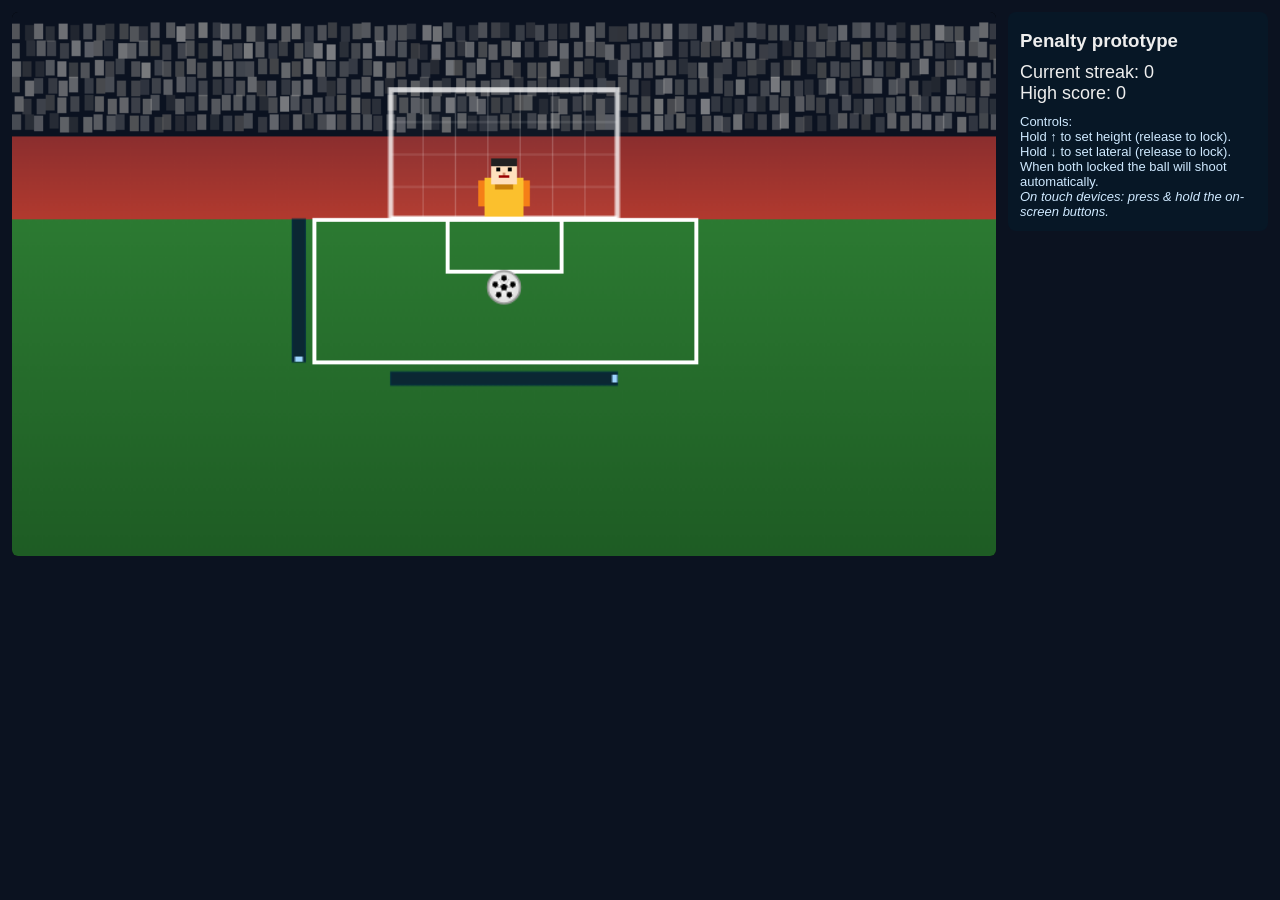
==== commit b4669c78: "Update penaltygame.html" ====
--- a/penaltygame.html
+++ b/penaltygame.html
@@ -3,14 +3,14 @@
 <head>
 <meta charset="utf-8" />
 <meta name="viewport" content="width=device-width,initial-scale=1" />
-<title>Penalty Game — Mobile Friendly</title>
+<title>Penalty Game — Mobile Fixes</title>
 <style>
 :root{
   --goal-w:175; --goal-h:100; --ball-d:25; --keeper-d:45;
 }
 html,body{height:100%;margin:0;font-family:Inter,Segoe UI,Arial;background:#0b1220;color:#eee}
-.wrap{display:flex;gap:20px;padding:12px;align-items:flex-start}
-.game{position:relative;flex:1;max-width:900px}
+.wrap{display:flex;gap:12px;padding:12px;align-items:flex-start}
+.game{position:relative;flex:1;max-width:1100px}
 canvas{display:block;border-radius:6px;width:100%;height:auto;background:#000}
 .ui{width:260px;min-width:220px}
 .panel{background:#071726;padding:12px;border-radius:8px}
@@ -24,7 +24,9 @@
   left:0; right:0; bottom:12px;
   display:flex; justify-content:space-between; pointer-events:none;
   padding:0 12px;
-}
+  transition:opacity .12s ease;
+}
+.touch-controls.hidden{opacity:0;pointer-events:none;visibility:hidden}
 .touch-btn{
   pointer-events:auto;
   user-select:none;
@@ -35,17 +37,18 @@
   display:flex;
   align-items:center;
   justify-content:center;
-  background:rgba(11,39,51,0.85);
+  background:rgba(11,39,51,0.9);
   border-radius:10px;
   color:#cfe9ff;
   font-weight:700;
   font-size:18px;
   box-shadow:0 6px 18px rgba(0,0,0,0.5);
   border:2px solid rgba(5,47,63,0.6);
-  transition:transform .06s ease;
-  touch-action: none; /* important for pointer events */
-}
-.touch-btn:active{transform:translateY(2px);}
+  transition:transform .06s ease,opacity .06s;
+  touch-action: none;
+}
+.touch-btn:active{transform:translateY(2px);opacity:.95}
+.touch-btn.pressed{background:#ffd54f;color:#072026}
 
 /* responsive: on narrow screens stack UI under game */
 @media (max-width:900px){
@@ -58,38 +61,43 @@
 </head>
 <body>
 <div class="wrap">
-  <div class="game">
+  <div class="game" id="gameWrap">
     <canvas id="c" width="760" height="420"></canvas>
 
     <!-- touch controls overlay -->
-    <div class="touch-controls" aria-hidden="false">
-      <div id="btn-height" class="touch-btn">Hold ↑ (Height)</div>
-      <div id="btn-lat" class="touch-btn">Hold ↓ (Direction)</div>
+    <div class="touch-controls" id="touchControls" aria-hidden="false">
+      <div id="btn-height" class="touch-btn" role="button" aria-pressed="false" tabindex="0">Hold ↑ (Height)</div>
+      <div id="btn-lat" class="touch-btn" role="button" aria-pressed="false" tabindex="0">Hold ↓ (Direction)</div>
     </div>
   </div>
 
-  <div class="ui">
+  <div class="ui" id="desktopUI">
     <div class="panel">
       <h3>Penalty prototype</h3>
       <div class="score">Current streak: <span id="streak">0</span><br>High score: <span id="high">0</span></div>
-      <div class="hint">Controls:<br>Hold <b>↑</b> to set height (release to lock).<br>Hold <b>↓</b> to set lateral (release to lock).<br>When both locked the ball will shoot automatically.<br><em>On mobile: press & hold the on-screen buttons.</em></div>
+      <div class="hint">
+        Controls:<br>
+        Hold <b>↑</b> to set height (release to lock).<br>
+        Hold <b>↓</b> to set lateral (release to lock).<br>
+        When both locked the ball will shoot automatically.<br>
+        <em>On touch devices: press & hold the on-screen buttons.</em>
+      </div>
     </div>
   </div>
 </div>
 
 <script>
-// ---------- keep your gameplay constants & logic ----------
-const canvas=document.getElementById('c');
-const ctx=canvas.getContext('2d');
-const LOGICAL_W=760, LOGICAL_H=420; // internal logic size
+// -------------------- core constants --------------------
+const canvas = document.getElementById('c');
+const ctx = canvas.getContext('2d');
+const LOGICAL_W = 760, LOGICAL_H = 420;
 canvas.width = LOGICAL_W;
 canvas.height = LOGICAL_H;
 
-let W = canvas.width, H = canvas.height;
+let W = LOGICAL_W, H = LOGICAL_H;
 
 const GOAL_W=175, GOAL_H=100, BALL_D=25, KEEPER_D=45;
 const R_BALL=BALL_D/2, R_KEEP=KEEPER_D/2;
-
 const goalX=(W-GOAL_W)/2, goalY=60;
 const goalLeft=goalX, goalRight=goalX+GOAL_W, goalTop=goalY, goalBottom=goalY+GOAL_H;
 
@@ -97,10 +105,9 @@
 const BOX18_HEIGHT = 110;
 const BOX18_LEFT = goalLeft - 60;
 const BOX18_WIDTH = GOAL_W + 120;
-
 const BAR_L_Y = goalBottom + BOX18_HEIGHT + 8;
 
-// place vertical bar to left of 18-yard box over the green
+// vertical bar to left of 18-yard box (we will update x/y in code)
 const BAR_V_MARGIN = 6;
 const BAR_V_WIDTH = 10;
 const BAR_V_X = BOX18_LEFT - BAR_V_WIDTH - BAR_V_MARGIN;
@@ -109,86 +116,114 @@
 
 const bar={v:{x:BAR_V_X,y:BAR_V_Y,w:BAR_V_WIDTH,h:BAR_V_H},l:{x:goalX,y:BAR_L_Y,w:GOAL_W,h:10}};
 
-// game state (unchanged)
+// -------------------- game state --------------------
 let ball={x:W/2,y:goalBottom+40+R_BALL,r:R_BALL,vx:0,vy:0,moving:false,target:null};
 let keeper={x:W/2,y:goalBottom-R_KEEP,r:R_KEEP,vx:0,vy:0,moving:false,target:null};
 
-let chargingHeight=false,chargingLat=false;
-let heightValue=null,latValue=null;
+let chargingHeight=false, chargingLat=false;
+let heightValue=null, latValue=null;
 let hvDir=1, lvDir=-1, hvPos=0, lvPos=1;
 const OSC_SPEED=0.9;
-let streak=0,high=0;
+
+let streak=0, high=0;
 const streakEl=document.getElementById('streak');
 const highEl=document.getElementById('high');
 
-function clamp(v,a,b){return Math.max(a,Math.min(b,v));}
+// -------------------- util --------------------
+function clamp(v,a,b){ return Math.max(a, Math.min(b, v)); }
+function circlesOverlap(a,b){ const dx=a.x-b.x, dy=a.y-b.y, r=a.r+b.r; return dx*dx+dy*dy<=r*r; }
 function mapToGoal(nLat,nHeight){
   const x=goalLeft + nLat*(GOAL_W-BALL_D) + R_BALL;
   const y=goalBottom - nHeight*(GOAL_H-BALL_D) - R_BALL;
   return {x,y};
 }
 function mapKeeperToGoal(){
-  const nLat=Math.random(),nHeight=Math.random();
+  const nLat=Math.random(), nHeight=Math.random();
   const x=goalLeft + nLat*(GOAL_W-KEEPER_D) + R_KEEP;
   const y=goalBottom - nHeight*(GOAL_H-KEEPER_D) - R_KEEP;
   return {x,y};
 }
 
-window.addEventListener('keydown',e=>{
-  if(e.repeat) return;
-  if(e.key==='ArrowUp') chargingHeight=true,heightValue=null;
-  if(e.key==='ArrowDown') chargingLat=true,latValue=null,lvDir=-1,lvPos=1;
-});
-window.addEventListener('keyup',e=>{
-  if(e.key==='ArrowUp') chargingHeight=false,heightValue=hvPos,tryShoot();
-  if(e.key==='ArrowDown') chargingLat=false,latValue=lvPos,tryShoot();
-});
-
+// -------------------- shooting & reset (fixed locking issue) --------------------
 function tryShoot(){
   if(heightValue!==null && latValue!==null && !ball.moving){
-    ball.target=mapToGoal(latValue,heightValue);
-    ball.vx=(ball.target.x-ball.x)/30; ball.vy=(ball.target.y-ball.y)/30;
-    ball.moving=true;
-    keeper.target=mapKeeperToGoal();
-    keeper.vx=(keeper.target.x-keeper.x)/30; keeper.vy=(keeper.target.y-keeper.y)/30;
-    keeper.moving=true;
-    heightValue=latValue=null; hvPos=0; lvPos=1;
-  }
-}
-
-function circlesOverlap(a,b){
-  const dx=a.x-b.x,dy=a.y-b.y,r=a.r+b.r;
-  return dx*dx+dy*dy<=r*r;
-}
-
-// ---------- drawing (keeps your final visuals) ----------
-// NOTE: I've kept these functions intentionally compact — they're the same visuals you requested earlier
+    // finalize any charging state immediately (prevent stuck state)
+    finalizeChargingState();
+
+    ball.target = mapToGoal(latValue, heightValue);
+    ball.vx = (ball.target.x - ball.x) / 30;
+    ball.vy = (ball.target.y - ball.y) / 30;
+    ball.moving = true;
+
+    keeper.target = mapKeeperToGoal();
+    keeper.vx = (keeper.target.x - keeper.x) / 30;
+    keeper.vy = (keeper.target.y - keeper.y) / 30;
+    keeper.moving = true;
+
+    // clear the locked values so bars visually unlock for the next round
+    heightValue = null;
+    latValue = null;
+    // reset osc positions to defaults
+    hvPos = 0;
+    lvPos = 1;
+
+    // ensure DOM button states get cleared
+    clearButtonVisuals();
+  }
+}
+
+function finalizeChargingState(){
+  // clear charging flags (used by both keyboard and touch)
+  chargingHeight = false;
+  chargingLat = false;
+}
+
+// ensure everything is unlocked after each round
+function resetPositions(){
+  ball.x=W/2; ball.y=goalBottom+40+R_BALL; ball.vx=0; ball.vy=0; ball.moving=false; ball.target=null;
+  keeper.x=W/2; keeper.y=goalBottom-R_KEEP; keeper.vx=0; keeper.vy=0; keeper.moving=false; keeper.target=null;
+
+  // unlock and reset bar positions
+  finalizeChargingState();
+  heightValue = null; latValue = null;
+  hvPos = 0; lvPos = 1;
+
+  // clear visuals too
+  clearButtonVisuals();
+}
+
+// -------------------- input handling (keyboard) --------------------
+window.addEventListener('keydown', e=>{
+  if(e.repeat) return;
+  if(e.key==='ArrowUp') { chargingHeight=true; heightValue=null; updateBtnPressed('height', true); }
+  if(e.key==='ArrowDown') { chargingLat=true; latValue=null; lvDir=-1; lvPos=1; updateBtnPressed('lat', true); }
+});
+window.addEventListener('keyup', e=>{
+  if(e.key==='ArrowUp') { chargingHeight=false; heightValue=hvPos; updateBtnPressed('height', false); tryShoot(); }
+  if(e.key==='ArrowDown') { chargingLat=false; latValue=lvPos; updateBtnPressed('lat', false); tryShoot(); }
+});
+
+// -------------------- drawing (keeps visuals you built earlier) --------------------
+// We'll keep these compact — identical visuals as before: crowd, track, field, boxes, keeper, ball
 const crowdRects = [];
 let CROWD_BOTTOM = 0;
 (function generateCrowd(){
-  const baseTop = 10;
-  const rowHeight = 14;
-  const cellWidth = 9;
-  const cols = Math.ceil(W / cellWidth);
-  const rows = 6;
-  for(let r=0;r<rows;r++){
-    for(let c=0;c<cols;c++){
-      const jitterX = (Math.random()*4 - 2);
-      const x = Math.floor(c*cellWidth + (cellWidth - 7)/2 + jitterX);
-      const jitterY = (Math.random()*4 - 2);
-      const y = Math.floor(baseTop + r*rowHeight + jitterY);
-      const w = 7, h = 12;
-      const base = 90 + Math.floor(Math.random()*80);
-      crowdRects.push({x,y,w,h,base});
-    }
-  }
-  CROWD_BOTTOM = baseTop + rows*rowHeight + 2;
+  const baseTop = 10; const rowHeight = 14; const cellWidth = 9;
+  const cols = Math.ceil(W / cellWidth); const rows = 6;
+  for(let r=0;r<rows;r++) for(let c=0;c<cols;c++){
+    const jitterX=(Math.random()*4-2), x=Math.floor(c*cellWidth+(cellWidth-7)/2+jitterX);
+    const jitterY=(Math.random()*4-2), y=Math.floor(10 + r*rowHeight + jitterY);
+    const w=7,h=12, base=90+Math.floor(Math.random()*80);
+    crowdRects.push({x,y,w,h,base});
+  }
+  CROWD_BOTTOM = 10 + rows*rowHeight + 2;
 })();
 
 function drawBackground(){
   ctx.fillStyle = '#0b1220';
   ctx.fillRect(0,0,W,H);
 
+  // crowd (stationary positions, flicker)
   for(const rect of crowdRects){
     const flicker = 0.25 + Math.random()*0.5;
     const col = Math.max(0, Math.min(255, rect.base + Math.floor((Math.random()-0.5)*20)));
@@ -199,34 +234,26 @@
   // brick-red track between crowd and field
   const trackTop = CROWD_BOTTOM;
   const grassTop = goalBottom;
-  if (grassTop > trackTop) {
+  if (grassTop > trackTop){
     const trackGrad = ctx.createLinearGradient(0, trackTop, 0, grassTop);
-    trackGrad.addColorStop(0, '#8b2e2e');
-    trackGrad.addColorStop(1, '#b23a2f');
-    ctx.fillStyle = trackGrad;
-    ctx.fillRect(0, trackTop, W, grassTop - trackTop);
-    ctx.save();
-    ctx.globalAlpha = 0.06;
-    for (let i = 0; i < 6; i++){
-      const y = trackTop + (i / 6) * (grassTop - trackTop);
-      ctx.fillRect(0, y, W, 2);
-    }
+    trackGrad.addColorStop(0,'#8b2e2e'); trackGrad.addColorStop(1,'#b23a2f');
+    ctx.fillStyle = trackGrad; ctx.fillRect(0, trackTop, W, grassTop - trackTop);
+    ctx.save(); ctx.globalAlpha = 0.06;
+    for(let i=0;i<6;i++){ const y = trackTop + (i/6)*(grassTop - trackTop); ctx.fillRect(0,y,W,2); }
     ctx.restore();
   }
 
-  // grass starting at goalBottom
+  // grass
   const grassY = goalBottom;
   const grad = ctx.createLinearGradient(0, grassY, 0, H);
-  grad.addColorStop(0,'#2c7a32');
-  grad.addColorStop(1,'#1e5c24');
-  ctx.fillStyle = grad;
-  ctx.fillRect(0, grassY, W, H - grassY);
-
-  // subtle stripes
+  grad.addColorStop(0,'#2c7a32'); grad.addColorStop(1,'#1e5c24');
+  ctx.fillStyle = grad; ctx.fillRect(0, grassY, W, H - grassY);
+
+  // stripes
   ctx.save(); ctx.globalAlpha = 0.06;
   const stripeCount = 6;
   for(let i=0;i<stripeCount;i++){
-    const y = grassY + (i / stripeCount) * (H - grassY);
+    const y = grassY + (i/stripeCount) * (H - grassY);
     ctx.fillRect(0, y, W, 6);
   }
   ctx.restore();
@@ -236,19 +263,11 @@
 }
 
 function drawFieldLines(){
-  ctx.save();
-  ctx.strokeStyle = 'white';
-  ctx.lineWidth = 3;
-  // 6-yard box
-  const sixWidth = GOAL_W * 0.5;
-  const sixX = goalLeft + (GOAL_W - sixWidth) / 2;
-  const sixY = goalBottom;
+  ctx.save(); ctx.strokeStyle='white'; ctx.lineWidth=3;
+  const sixWidth = GOAL_W * 0.5; const sixX = goalLeft + (GOAL_W - sixWidth)/2; const sixY = goalBottom;
   ctx.strokeRect(Math.round(sixX)+0.5, Math.round(sixY)+0.5, Math.round(sixWidth), Math.round(SIX_YARD_HEIGHT));
-  // 18-yard box
   ctx.strokeRect(Math.round(BOX18_LEFT)+0.5, Math.round(goalBottom)+0.5, Math.round(BOX18_WIDTH), Math.round(BOX18_HEIGHT));
-  // goal line
-  ctx.beginPath();
-  ctx.moveTo(goalLeft, goalBottom - 1); ctx.lineTo(goalLeft + GOAL_W, goalBottom - 1); ctx.stroke();
+  ctx.beginPath(); ctx.moveTo(goalLeft, goalBottom - 1); ctx.lineTo(goalLeft+GOAL_W, goalBottom - 1); ctx.stroke();
   ctx.restore();
 }
 
@@ -257,25 +276,29 @@
   ctx.lineWidth=4; ctx.strokeStyle='#ffffffbb'; ctx.fillStyle='rgba(255,255,255,0.02)';
   ctx.fillRect(goalLeft,goalTop,GOAL_W,GOAL_H); ctx.strokeRect(goalLeft,goalTop,GOAL_W,GOAL_H);
   ctx.strokeStyle='rgba(255,255,255,0.2)'; ctx.lineWidth=1;
-  for(let i=0;i<=GOAL_W;i+=GOAL_W/7){ ctx.beginPath(); ctx.moveTo(goalLeft+i,goalTop); ctx.lineTo(goalLeft+i,goalBottom); ctx.stroke();}
-  for(let j=0;j<=GOAL_H;j+=GOAL_H/4){ ctx.beginPath(); ctx.moveTo(goalLeft,goalTop+j); ctx.lineTo(goalRight,goalTop+j); ctx.stroke();}
+  for(let i=0;i<=GOAL_W;i+=GOAL_W/7){ ctx.beginPath(); ctx.moveTo(goalLeft+i,goalTop); ctx.lineTo(goalLeft+i,goalBottom); ctx.stroke(); }
+  for(let j=0;j<=GOAL_H;j+=GOAL_H/4){ ctx.beginPath(); ctx.moveTo(goalLeft,goalTop+j); ctx.lineTo(goalRight,goalTop+j); ctx.stroke(); }
   ctx.restore();
 }
 
 function drawBar(){
   ctx.save();
-  // vertical
+  // vertical height bar
   ctx.fillStyle='#0b2733'; ctx.fillRect(bar.v.x,bar.v.y,bar.v.w,bar.v.h);
   ctx.strokeStyle='#052f3f'; ctx.strokeRect(bar.v.x,bar.v.y,bar.v.w,bar.v.h);
-  const hvY=bar.v.y+(1-hvPos)*(bar.v.h-4);
-  ctx.fillStyle=chargingHeight?'#ffeb3b':'#9fd6ff'; ctx.fillRect(bar.v.x+2,hvY,bar.v.w-4,4);
-  if(heightValue!==null){ const lockedY=bar.v.y+(1-heightValue)*(bar.v.h-4); ctx.fillStyle='#ff6b6b'; ctx.fillRect(bar.v.x+1,lockedY-1,bar.v.w-2,6); }
-  // horizontal
+  const hvY = bar.v.y + (1-hvPos)*(bar.v.h-4);
+  ctx.fillStyle = chargingHeight ? '#ffeb3b' : '#9fd6ff';
+  ctx.fillRect(bar.v.x+2, hvY, bar.v.w-4, 4);
+  if(heightValue!==null){ const lockedY = bar.v.y + (1-heightValue)*(bar.v.h-4); ctx.fillStyle='#ff6b6b'; ctx.fillRect(bar.v.x+1, lockedY-1, bar.v.w-2, 6); }
+
+  // horizontal lateral bar
   ctx.fillStyle='#0b2733'; ctx.fillRect(bar.l.x,bar.l.y,bar.l.w,bar.l.h);
   ctx.strokeStyle='#052f3f'; ctx.strokeRect(bar.l.x,bar.l.y,bar.l.w,bar.l.h);
-  const lvX=bar.l.x+lvPos*(bar.l.w-4);
-  ctx.fillStyle=chargingLat?'#ffeb3b':'#9fd6ff'; ctx.fillRect(lvX,bar.l.y+2,4,bar.l.h-4);
-  if(latValue!==null){ const lockedX=bar.l.x+latValue*(bar.l.w-4); ctx.fillStyle='#ff6b6b'; ctx.fillRect(lockedX-1,bar.l.y+1,6,bar.l.h-2); }
+  const lvX = bar.l.x + lvPos*(bar.l.w-4);
+  ctx.fillStyle = chargingLat ? '#ffeb3b' : '#9fd6ff';
+  ctx.fillRect(lvX, bar.l.y+2, 4, bar.l.h-4);
+  if(latValue!==null){ const lockedX = bar.l.x + latValue*(bar.l.w-4); ctx.fillStyle='#ff6b6b'; ctx.fillRect(lockedX-1, bar.l.y+1, 6, bar.l.h-2); }
+
   ctx.restore();
 }
 
@@ -292,38 +315,28 @@
   ctx.restore();
 }
 
-// updated classic soccer ball drawing (keeps your last version)
 function drawBall(){
-  ctx.save(); ctx.translate(ball.x,ball.y);
-  const grad = ctx.createRadialGradient(-R_BALL*0.2,-R_BALL*0.2,0,0,0,R_BALL);
-  grad.addColorStop(0,'#ffffff'); grad.addColorStop(1,'#dddddd'); ctx.fillStyle=grad;
-  ctx.beginPath(); ctx.arc(0,0,R_BALL,0,Math.PI*2); ctx.fill();
-  ctx.lineWidth=1.5; ctx.strokeStyle='#999'; ctx.stroke();
-  function drawPoly(cx,cy,r,sides,rot,fillStyle,strokeStyle){
-    ctx.beginPath();
-    for(let i=0;i<sides;i++){
-      const a = rot + i*(2*Math.PI/sides);
-      const x = cx + r*Math.cos(a), y = cy + r*Math.sin(a);
-      if(i===0) ctx.moveTo(x,y); else ctx.lineTo(x,y);
-    }
-    ctx.closePath();
-    if(fillStyle){ ctx.fillStyle = fillStyle; ctx.fill(); }
-    if(strokeStyle){ ctx.lineWidth = 1; ctx.strokeStyle = strokeStyle; ctx.stroke(); }
+  ctx.save(); ctx.translate(ball.x, ball.y);
+  const grad = ctx.createRadialGradient(-R_BALL*0.2,-R_BALL*0.2,0,0,0,R_BALL); grad.addColorStop(0,'#ffffff'); grad.addColorStop(1,'#dddddd');
+  ctx.fillStyle = grad; ctx.beginPath(); ctx.arc(0,0,R_BALL,0,Math.PI*2); ctx.fill();
+  ctx.lineWidth = 1.5; ctx.strokeStyle = '#999'; ctx.stroke();
+  // classic pentagon pattern (center + 5 around)
+  function drawPoly(cx,cy,r,sides,rot,fill,stroke){
+    ctx.beginPath(); for(let i=0;i<sides;i++){ const a = rot + i*(2*Math.PI/sides); const x=cx+r*Math.cos(a), y=cy+r*Math.sin(a); if(i===0)ctx.moveTo(x,y); else ctx.lineTo(x,y); } ctx.closePath();
+    if(fill){ ctx.fillStyle = fill; ctx.fill(); } if(stroke){ ctx.lineWidth=1; ctx.strokeStyle=stroke; ctx.stroke(); }
   }
   const centerR = R_BALL * 0.28; drawPoly(0,0,centerR,5,-Math.PI/2,'#000','#fff');
   const outerRadius = R_BALL * 0.62;
-  for(let i=0;i<5;i++){ const ang = -Math.PI/2 + i*(2*Math.PI/5);
-    const cx = outerRadius * Math.cos(ang) * 0.92, cy = outerRadius * Math.sin(ang) * 0.92;
-    const rot = ang + Math.PI/5; drawPoly(cx, cy, centerR*0.9, 5, rot, '#000', '#fff'); }
-  ctx.lineWidth = 0.8; ctx.strokeStyle = 'rgba(0,0,0,0.25)';
-  for(let i=0;i<6;i++){ ctx.beginPath(); const a = i*(2*Math.PI/6); ctx.moveTo(0,0); ctx.lineTo(R_BALL*Math.cos(a)*0.6, R_BALL*Math.sin(a)*0.6); ctx.stroke(); }
+  for(let i=0;i<5;i++){ const ang = -Math.PI/2 + i*(2*Math.PI/5); const cx = outerRadius * Math.cos(ang) * 0.92; const cy = outerRadius * Math.sin(ang) * 0.92; drawPoly(cx,cy,centerR*0.9,5,ang+Math.PI/5,'#000','#fff'); }
+  ctx.lineWidth = 0.8; ctx.strokeStyle = 'rgba(0,0,0,0.25)'; for(let i=0;i<6;i++){ ctx.beginPath(); const a = i*(2*Math.PI/6); ctx.moveTo(0,0); ctx.lineTo(R_BALL*Math.cos(a)*0.6, R_BALL*Math.sin(a)*0.6); ctx.stroke(); }
   ctx.restore();
 }
 
-// ---------- game loop ----------
-let last = performance.now();
+// -------------------- main loop --------------------
+let last=performance.now();
 function loop(ts){
   const dt = ts - last; last = ts;
+
   if(chargingHeight){ const delta = OSC_SPEED*dt/1000; hvPos += delta*hvDir; if(hvPos>1){hvPos=1;hvDir=-1;} if(hvPos<0){hvPos=0;hvDir=1;} }
   if(chargingLat){ const delta = OSC_SPEED*dt/1000; lvPos += delta*lvDir; if(lvPos>1){lvPos=1;lvDir=-1;} if(lvPos<0){lvPos=0;lvDir=1;} }
 
@@ -331,13 +344,19 @@
     ball.x += ball.vx; ball.y += ball.vy;
     const dx = ball.target.x - ball.x, dy = ball.target.y - ball.y;
     if(Math.abs(dx) < Math.abs(ball.vx) && Math.abs(dy) < Math.abs(ball.vy)){
-      ball.x = ball.target.x; ball.y = ball.target.y; ball.moving = false;
+      ball.x = ball.target.x; ball.y = ball.target.y; ball.moving=false;
       if(circlesOverlap(ball, keeper)){ streak = 0; } else { streak++; high = Math.max(high, streak); }
       updateScore(); setTimeout(resetPositions,700);
     }
   }
-  if(keeper.moving){ keeper.x += keeper.vx; keeper.y += keeper.vy; const dx = keeper.target.x-keeper.x, dy = keeper.target.y-keeper.y;
-    if(Math.abs(dx) < Math.abs(keeper.vx) && Math.abs(dy) < Math.abs(keeper.vy)){ keeper.x = keeper.target.x; keeper.y = keeper.target.y; keeper.moving=false; } }
+
+  if(keeper.moving){
+    keeper.x += keeper.vx; keeper.y += keeper.vy;
+    const dx = keeper.target.x - keeper.x, dy = keeper.target.y - keeper.y;
+    if(Math.abs(dx) < Math.abs(keeper.vx) && Math.abs(dy) < Math.abs(keeper.vy)){
+      keeper.x = keeper.target.x; keeper.y = keeper.target.y; keeper.moving=false;
+    }
+  }
 
   ctx.clearRect(0,0,W,H);
   drawBackground(); drawGoal(); drawBar(); drawKeeper(); drawBall();
@@ -345,89 +364,139 @@
 }
 requestAnimationFrame(loop);
 
-function resetPositions(){
-  ball.x=W/2; ball.y=goalBottom+40+R_BALL; ball.vx=0; ball.vy=0; ball.moving=false; ball.target=null;
-  keeper.x=W/2; keeper.y=goalBottom-R_KEEP; keeper.vx=0; keeper.vy=0; keeper.moving=false; keeper.target=null;
-  lvPos=1; lvDir=-1;
-}
-function updateScore(){ streakEl.textContent=streak; highEl.textContent=high; }
-
-// ---------- MOBILE & DPI RESPONSIVENESS ----------
-
-// Make canvas visually scale to available width while keeping internal logical size
+// -------------------- score helper --------------------
+function updateScore(){ streakEl.textContent = streak; highEl.textContent = high; }
+
+// -------------------- mobile / responsive handling --------------------
+const touchControlsEl = document.getElementById('touchControls');
+const btnHeight = document.getElementById('btn-height');
+const btnLat = document.getElementById('btn-lat');
+const desktopUI = document.getElementById('desktopUI');
+
+function isTouchDevice(){
+  return ( 'ontouchstart' in window ) || (navigator.maxTouchPoints && navigator.maxTouchPoints > 0) || window.matchMedia && window.matchMedia('(pointer:coarse)').matches;
+}
+
+// show buttons only on touch devices
+function updateTouchUiVisibility(){
+  const show = isTouchDevice();
+  if(show){
+    touchControlsEl.classList.remove('hidden');
+    desktopUI.style.display = ''; // keep desktop UI visible beneath, as before
+  } else {
+    touchControlsEl.classList.add('hidden');
+    // you said you don't want buttons on laptop — they are hidden now
+  }
+}
+updateTouchUiVisibility();
+
+// fit canvas for DPR and orientation (makes buttons visible in landscape)
 function fitCanvasToDisplay(){
-  // make canvas CSS scale to container width (done via CSS width:100%); we must compute the scale factor
-  const rect = canvas.getBoundingClientRect();
-  // compute device coordinate size for pointer mapping
-  canvas._rect = rect; // store for pointer -> logical mapping
-  // For crisp rendering: adjust internal backing store for DPR
+  // container rect where canvas is displayed
+  const wrapRect = canvas.getBoundingClientRect();
   const dpr = Math.max(1, window.devicePixelRatio || 1);
-  // keep logical canvas size constant; we could also adapt logical size, but easier to keep it fixed
+
+  // Keep internal logical size fixed, but scale backing store by DPR
   canvas.width = LOGICAL_W * dpr;
   canvas.height = LOGICAL_H * dpr;
-  ctx.setTransform(dpr, 0, 0, dpr, 0, 0); // scale drawing operations
+  ctx.setTransform(dpr, 0, 0, dpr, 0, 0);
+
+  // Now handle visual sizing to ensure buttons visible on narrow heights (mobile landscape)
+  // If on a touch device and screen is landscape (w>h), cap canvas visual height to 62% of viewport height
+  if(isTouchDevice() && window.innerWidth > window.innerHeight){
+    // reduce canvas css height (visual) so bottom buttons fit
+    const maxVisualHeight = Math.floor(window.innerHeight * 0.62); // tweakable
+    canvas.style.height = maxVisualHeight + 'px';
+  } else {
+    // default: make canvas visual height scale proportionally via width:100% css; clear explicit height
+    canvas.style.height = '';
+  }
+
+  // store rect for pointer mapping
+  canvas._rect = canvas.getBoundingClientRect();
   W = LOGICAL_W; H = LOGICAL_H;
 }
-window.addEventListener('resize', ()=>{ fitCanvasToDisplay(); });
+
+// call on resize/orientationchange
+window.addEventListener('resize', ()=>{ fitCanvasToDisplay(); updateTouchUiVisibility(); });
+window.addEventListener('orientationchange', ()=>{ setTimeout(()=>{ fitCanvasToDisplay(); },120); });
+
 fitCanvasToDisplay();
 
-// Map screen/pointer coords to canvas logical coords
-function screenToLogical(clientX, clientY){
-  const r = canvas._rect || canvas.getBoundingClientRect();
-  const x = (clientX - r.left) * (LOGICAL_W / r.width);
-  const y = (clientY - r.top) * (LOGICAL_H / r.height);
-  return {x,y};
-}
-
-// ---------- TOUCH BUTTONS (simulate ArrowUp/ArrowDown) ----------
-const btnHeight = document.getElementById('btn-height');
-const btnLat = document.getElementById('btn-lat');
-
+// -------------------- pointer/touch controls (robust) --------------------
+function updateBtnPressed(which, pressed){
+  const el = which === 'height' ? btnHeight : btnLat;
+  if(pressed){
+    el.classList.add('pressed'); el.setAttribute('aria-pressed','true');
+  } else {
+    el.classList.remove('pressed'); el.setAttribute('aria-pressed','false');
+  }
+}
+function clearButtonVisuals(){
+  btnHeight.classList.remove('pressed'); btnLat.classList.remove('pressed');
+  btnHeight.setAttribute('aria-pressed','false'); btnLat.setAttribute('aria-pressed','false');
+}
+
+// touch start/stop functions (idempotent & safe)
 function startHeight(){
-  // simulate keydown ArrowUp
-  chargingHeight = true; heightValue = null;
+  chargingHeight = true; heightValue = null; updateBtnPressed('height', true);
 }
 function endHeight(){
-  // simulate keyup ArrowUp
-  chargingHeight = false; heightValue = hvPos; tryShoot();
+  chargingHeight = false; updateBtnPressed('height', false);
+  heightValue = hvPos;
+  tryShoot();
 }
 function startLat(){
-  chargingLat = true; latValue = null; lvDir = -1; lvPos = 1;
+  chargingLat = true; latValue = null; lvDir = -1; lvPos = 1; updateBtnPressed('lat', true);
 }
 function endLat(){
-  chargingLat = false; latValue = lvPos; tryShoot();
-}
-
-// Use pointer events so mouse/touch/stylus all work
+  chargingLat = false; updateBtnPressed('lat', false);
+  latValue = lvPos;
+  tryShoot();
+}
+
+// pointer events (works for touch, mouse, stylus)
 ['pointerdown','pointerup','pointercancel','pointerout','pointerleave'].forEach(evt=>{
   btnHeight.addEventListener(evt, e=>{
     e.preventDefault();
-    if(evt === 'pointerdown') startHeight();
-    else endHeight();
+    if(evt === 'pointerdown') { btnHeight.setPointerCapture && btnHeight.setPointerCapture(e.pointerId); startHeight(); }
+    else { try{ btnHeight.releasePointerCapture && btnHeight.releasePointerCapture(e.pointerId); } catch(_){} endHeight(); }
   });
   btnLat.addEventListener(evt, e=>{
     e.preventDefault();
-    if(evt === 'pointerdown') startLat();
-    else endLat();
+    if(evt === 'pointerdown') { btnLat.setPointerCapture && btnLat.setPointerCapture(e.pointerId); startLat(); }
+    else { try{ btnLat.releasePointerCapture && btnLat.releasePointerCapture(e.pointerId); } catch(_){} endLat(); }
   });
 });
 
-// Also support touchstart/touchend as fallback on some older browsers
+// extra fallback for some older browsers
 btnHeight.addEventListener('touchstart', e=>{ e.preventDefault(); startHeight(); }, {passive:false});
 btnHeight.addEventListener('touchend', e=>{ e.preventDefault(); endHeight(); }, {passive:false});
 btnLat.addEventListener('touchstart', e=>{ e.preventDefault(); startLat(); }, {passive:false});
 btnLat.addEventListener('touchend', e=>{ e.preventDefault(); endLat(); }, {passive:false});
 
-// Accessibility: allow tap the UI to toggle for keyboard users
+// keyboard accessibility for buttons
 btnHeight.addEventListener('keydown', e=>{ if(e.key==='Enter' || e.key===' ') { startHeight(); }});
 btnHeight.addEventListener('keyup', e=>{ if(e.key==='Enter' || e.key===' ') { endHeight(); }});
 btnLat.addEventListener('keydown', e=>{ if(e.key==='Enter' || e.key===' ') { startLat(); }});
 btnLat.addEventListener('keyup', e=>{ if(e.key==='Enter' || e.key===' ') { endLat(); }});
 
-// prevent the page from scrolling on touch-drag over the game
+// when a shot starts we also ensure charging state is cleared to avoid stuck states
+const origTryShoot = tryShoot;
+tryShoot = function(){
+  // clear any stray pointer captures and visuals
+  try{ btnHeight.releasePointerCapture && btnHeight.releasePointerCapture(); }catch(e){}
+  try{ btnLat.releasePointerCapture && btnLat.releasePointerCapture(); }catch(e){}
+  finalizeChargingState();
+  clearButtonVisuals();
+  origTryShoot();
+};
+
+// prevent touch scrolling when touching canvas
 canvas.addEventListener('touchstart', e=>{ e.preventDefault(); }, {passive:false});
 
-// initial scoreboard
+// -------------------- initial state --------------------
+resetPositions();
 updateScore();
 </script>
 </body>
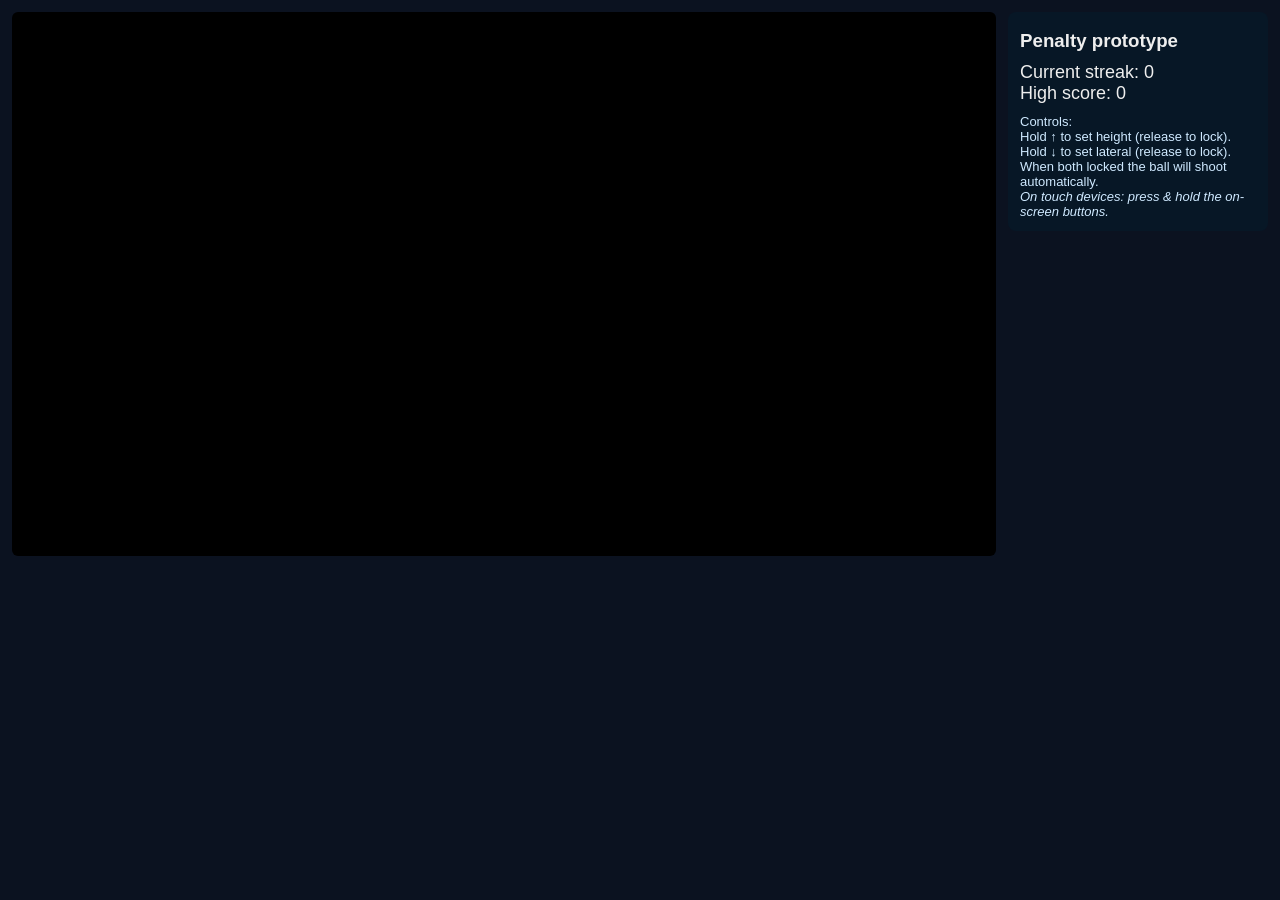
==== commit 8b818d27: "Update penaltygame.html" ====
--- a/penaltygame.html
+++ b/penaltygame.html
@@ -3,10 +3,15 @@
 <head>
 <meta charset="utf-8" />
 <meta name="viewport" content="width=device-width,initial-scale=1" />
-<title>Penalty Game — Mobile Fixes</title>
+<title>Penalty Game — Responsive Buttons</title>
 <style>
 :root{
   --goal-w:175; --goal-h:100; --ball-d:25; --keeper-d:45;
+  --btn-min-h-portrait:48px;
+  --btn-min-h-landscape:46px;
+  --btn-width-portrait:46%;
+  --btn-width-landscape:100%;
+  --btn-stack-width:120px;
 }
 html,body{height:100%;margin:0;font-family:Inter,Segoe UI,Arial;background:#0b1220;color:#eee}
 .wrap{display:flex;gap:12px;padding:12px;align-items:flex-start}
@@ -18,44 +23,64 @@
 .score{font-size:18px;margin-bottom:10px}
 .hint{font-size:13px;color:#cfe9ff}
 
-/* touch controls overlay */
+/* touch controls base */
 .touch-controls{
   position:absolute;
-  left:0; right:0; bottom:12px;
+  left:12px; right:12px; bottom:12px;
   display:flex; justify-content:space-between; pointer-events:none;
-  padding:0 12px;
-  transition:opacity .12s ease;
+  gap:8px;
+  padding:0;
+  transition:opacity .12s ease, transform .12s ease;
 }
 .touch-controls.hidden{opacity:0;pointer-events:none;visibility:hidden}
 .touch-btn{
   pointer-events:auto;
   user-select:none;
   -webkit-user-select:none;
-  width:46%;
-  max-width:220px;
-  min-height:56px;
   display:flex;
   align-items:center;
   justify-content:center;
-  background:rgba(11,39,51,0.9);
+  background:rgba(11,39,51,0.92);
   border-radius:10px;
   color:#cfe9ff;
   font-weight:700;
-  font-size:18px;
   box-shadow:0 6px 18px rgba(0,0,0,0.5);
   border:2px solid rgba(5,47,63,0.6);
   transition:transform .06s ease,opacity .06s;
   touch-action: none;
-}
-.touch-btn:active{transform:translateY(2px);opacity:.95}
+  -webkit-tap-highlight-color: transparent;
+}
+
+/* Portrait (default) — smaller buttons */
+.touch-controls.portrait .touch-btn{
+  width:var(--btn-width-portrait);
+  min-height:var(--btn-min-h-portrait);
+  font-size:16px;
+}
+
+/* Landscape — stack on the right side */
+.touch-controls.landscape{
+  left:auto; right:12px; top:12px; bottom:12px;
+  width:var(--btn-stack-width);
+  flex-direction:column;
+  justify-content:flex-end;
+  align-items:stretch;
+  gap:12px;
+}
+.touch-controls.landscape .touch-btn{
+  width:var(--btn-width-landscape);
+  min-height:var(--btn-min-h-landscape);
+  font-size:15px;
+}
+
+/* pressed state */
 .touch-btn.pressed{background:#ffd54f;color:#072026}
 
-/* responsive: on narrow screens stack UI under game */
+/* responsive layout fallback for narrow desktops */
 @media (max-width:900px){
   .wrap{flex-direction:column;gap:12px}
   .ui{width:100%}
   .game{max-width:100%}
-  .touch-controls{bottom:8px}
 }
 </style>
 </head>
@@ -65,7 +90,7 @@
     <canvas id="c" width="760" height="420"></canvas>
 
     <!-- touch controls overlay -->
-    <div class="touch-controls" id="touchControls" aria-hidden="false">
+    <div class="touch-controls portrait hidden" id="touchControls" aria-hidden="false">
       <div id="btn-height" class="touch-btn" role="button" aria-pressed="false" tabindex="0">Hold ↑ (Height)</div>
       <div id="btn-lat" class="touch-btn" role="button" aria-pressed="false" tabindex="0">Hold ↓ (Direction)</div>
     </div>
@@ -87,13 +112,11 @@
 </div>
 
 <script>
-// -------------------- core constants --------------------
+// -------------- core and constants (keeps previous behavior) --------------
 const canvas = document.getElementById('c');
 const ctx = canvas.getContext('2d');
 const LOGICAL_W = 760, LOGICAL_H = 420;
-canvas.width = LOGICAL_W;
-canvas.height = LOGICAL_H;
-
+canvas.width = LOGICAL_W; canvas.height = LOGICAL_H;
 let W = LOGICAL_W, H = LOGICAL_H;
 
 const GOAL_W=175, GOAL_H=100, BALL_D=25, KEEPER_D=45;
@@ -107,7 +130,6 @@
 const BOX18_WIDTH = GOAL_W + 120;
 const BAR_L_Y = goalBottom + BOX18_HEIGHT + 8;
 
-// vertical bar to left of 18-yard box (we will update x/y in code)
 const BAR_V_MARGIN = 6;
 const BAR_V_WIDTH = 10;
 const BAR_V_X = BOX18_LEFT - BAR_V_WIDTH - BAR_V_MARGIN;
@@ -116,7 +138,7 @@
 
 const bar={v:{x:BAR_V_X,y:BAR_V_Y,w:BAR_V_WIDTH,h:BAR_V_H},l:{x:goalX,y:BAR_L_Y,w:GOAL_W,h:10}};
 
-// -------------------- game state --------------------
+// -------------- state --------------
 let ball={x:W/2,y:goalBottom+40+R_BALL,r:R_BALL,vx:0,vy:0,moving:false,target:null};
 let keeper={x:W/2,y:goalBottom-R_KEEP,r:R_KEEP,vx:0,vy:0,moving:false,target:null};
 
@@ -129,7 +151,6 @@
 const streakEl=document.getElementById('streak');
 const highEl=document.getElementById('high');
 
-// -------------------- util --------------------
 function clamp(v,a,b){ return Math.max(a, Math.min(b, v)); }
 function circlesOverlap(a,b){ const dx=a.x-b.x, dy=a.y-b.y, r=a.r+b.r; return dx*dx+dy*dy<=r*r; }
 function mapToGoal(nLat,nHeight){
@@ -144,11 +165,20 @@
   return {x,y};
 }
 
-// -------------------- shooting & reset (fixed locking issue) --------------------
+// -------------- shoot/reset (fix stuck lock) --------------
+function finalizeChargingState(){
+  chargingHeight = false;
+  chargingLat = false;
+}
+function clearButtonVisuals(){
+  btnHeight.classList.remove('pressed'); btnLat.classList.remove('pressed');
+  btnHeight.setAttribute('aria-pressed','false'); btnLat.setAttribute('aria-pressed','false');
+}
 function tryShoot(){
   if(heightValue!==null && latValue!==null && !ball.moving){
-    // finalize any charging state immediately (prevent stuck state)
+    // finalize charging to avoid stuck states
     finalizeChargingState();
+    clearButtonVisuals();
 
     ball.target = mapToGoal(latValue, heightValue);
     ball.vx = (ball.target.x - ball.x) / 30;
@@ -160,51 +190,33 @@
     keeper.vy = (keeper.target.y - keeper.y) / 30;
     keeper.moving = true;
 
-    // clear the locked values so bars visually unlock for the next round
-    heightValue = null;
-    latValue = null;
-    // reset osc positions to defaults
-    hvPos = 0;
-    lvPos = 1;
-
-    // ensure DOM button states get cleared
-    clearButtonVisuals();
-  }
-}
-
-function finalizeChargingState(){
-  // clear charging flags (used by both keyboard and touch)
-  chargingHeight = false;
-  chargingLat = false;
-}
-
-// ensure everything is unlocked after each round
+    heightValue = null; latValue = null;
+    hvPos = 0; lvPos = 1;
+  }
+}
 function resetPositions(){
   ball.x=W/2; ball.y=goalBottom+40+R_BALL; ball.vx=0; ball.vy=0; ball.moving=false; ball.target=null;
   keeper.x=W/2; keeper.y=goalBottom-R_KEEP; keeper.vx=0; keeper.vy=0; keeper.moving=false; keeper.target=null;
 
-  // unlock and reset bar positions
   finalizeChargingState();
   heightValue = null; latValue = null;
   hvPos = 0; lvPos = 1;
 
-  // clear visuals too
   clearButtonVisuals();
 }
 
-// -------------------- input handling (keyboard) --------------------
+// -------------- input (keyboard) --------------
 window.addEventListener('keydown', e=>{
   if(e.repeat) return;
-  if(e.key==='ArrowUp') { chargingHeight=true; heightValue=null; updateBtnPressed('height', true); }
-  if(e.key==='ArrowDown') { chargingLat=true; latValue=null; lvDir=-1; lvPos=1; updateBtnPressed('lat', true); }
+  if(e.key==='ArrowUp'){ chargingHeight=true; heightValue=null; updateBtnPressed('height', true); }
+  if(e.key==='ArrowDown'){ chargingLat=true; latValue=null; lvDir=-1; lvPos=1; updateBtnPressed('lat', true); }
 });
 window.addEventListener('keyup', e=>{
-  if(e.key==='ArrowUp') { chargingHeight=false; heightValue=hvPos; updateBtnPressed('height', false); tryShoot(); }
-  if(e.key==='ArrowDown') { chargingLat=false; latValue=lvPos; updateBtnPressed('lat', false); tryShoot(); }
+  if(e.key==='ArrowUp'){ chargingHeight=false; heightValue=hvPos; updateBtnPressed('height', false); tryShoot(); }
+  if(e.key==='ArrowDown'){ chargingLat=false; latValue=lvPos; updateBtnPressed('lat', false); tryShoot(); }
 });
 
-// -------------------- drawing (keeps visuals you built earlier) --------------------
-// We'll keep these compact — identical visuals as before: crowd, track, field, boxes, keeper, ball
+// -------------- drawing (same visuals) --------------
 const crowdRects = [];
 let CROWD_BOTTOM = 0;
 (function generateCrowd(){
@@ -220,20 +232,14 @@
 })();
 
 function drawBackground(){
-  ctx.fillStyle = '#0b1220';
-  ctx.fillRect(0,0,W,H);
-
-  // crowd (stationary positions, flicker)
+  ctx.fillStyle = '#0b1220'; ctx.fillRect(0,0,W,H);
   for(const rect of crowdRects){
     const flicker = 0.25 + Math.random()*0.5;
     const col = Math.max(0, Math.min(255, rect.base + Math.floor((Math.random()-0.5)*20)));
     ctx.fillStyle = `rgba(${col},${col},${col},${flicker})`;
     ctx.fillRect(rect.x, rect.y, rect.w, rect.h);
   }
-
-  // brick-red track between crowd and field
-  const trackTop = CROWD_BOTTOM;
-  const grassTop = goalBottom;
+  const trackTop = CROWD_BOTTOM; const grassTop = goalBottom;
   if (grassTop > trackTop){
     const trackGrad = ctx.createLinearGradient(0, trackTop, 0, grassTop);
     trackGrad.addColorStop(0,'#8b2e2e'); trackGrad.addColorStop(1,'#b23a2f');
@@ -242,26 +248,14 @@
     for(let i=0;i<6;i++){ const y = trackTop + (i/6)*(grassTop - trackTop); ctx.fillRect(0,y,W,2); }
     ctx.restore();
   }
-
-  // grass
   const grassY = goalBottom;
-  const grad = ctx.createLinearGradient(0, grassY, 0, H);
-  grad.addColorStop(0,'#2c7a32'); grad.addColorStop(1,'#1e5c24');
+  const grad = ctx.createLinearGradient(0, grassY, 0, H); grad.addColorStop(0,'#2c7a32'); grad.addColorStop(1,'#1e5c24');
   ctx.fillStyle = grad; ctx.fillRect(0, grassY, W, H - grassY);
-
-  // stripes
   ctx.save(); ctx.globalAlpha = 0.06;
-  const stripeCount = 6;
-  for(let i=0;i<stripeCount;i++){
-    const y = grassY + (i/stripeCount) * (H - grassY);
-    ctx.fillRect(0, y, W, 6);
-  }
-  ctx.restore();
-
-  // field lines
+  const stripeCount = 6; for(let i=0;i<stripeCount;i++){ const y = grassY + (i/stripeCount) * (H - grassY); ctx.fillRect(0, y, W, 6); }
+  ctx.restore();
   drawFieldLines();
 }
-
 function drawFieldLines(){
   ctx.save(); ctx.strokeStyle='white'; ctx.lineWidth=3;
   const sixWidth = GOAL_W * 0.5; const sixX = goalLeft + (GOAL_W - sixWidth)/2; const sixY = goalBottom;
@@ -270,20 +264,16 @@
   ctx.beginPath(); ctx.moveTo(goalLeft, goalBottom - 1); ctx.lineTo(goalLeft+GOAL_W, goalBottom - 1); ctx.stroke();
   ctx.restore();
 }
-
 function drawGoal(){
-  ctx.save();
-  ctx.lineWidth=4; ctx.strokeStyle='#ffffffbb'; ctx.fillStyle='rgba(255,255,255,0.02)';
+  ctx.save(); ctx.lineWidth=4; ctx.strokeStyle='#ffffffbb'; ctx.fillStyle='rgba(255,255,255,0.02)';
   ctx.fillRect(goalLeft,goalTop,GOAL_W,GOAL_H); ctx.strokeRect(goalLeft,goalTop,GOAL_W,GOAL_H);
   ctx.strokeStyle='rgba(255,255,255,0.2)'; ctx.lineWidth=1;
   for(let i=0;i<=GOAL_W;i+=GOAL_W/7){ ctx.beginPath(); ctx.moveTo(goalLeft+i,goalTop); ctx.lineTo(goalLeft+i,goalBottom); ctx.stroke(); }
   for(let j=0;j<=GOAL_H;j+=GOAL_H/4){ ctx.beginPath(); ctx.moveTo(goalLeft,goalTop+j); ctx.lineTo(goalRight,goalTop+j); ctx.stroke(); }
   ctx.restore();
 }
-
 function drawBar(){
   ctx.save();
-  // vertical height bar
   ctx.fillStyle='#0b2733'; ctx.fillRect(bar.v.x,bar.v.y,bar.v.w,bar.v.h);
   ctx.strokeStyle='#052f3f'; ctx.strokeRect(bar.v.x,bar.v.y,bar.v.w,bar.v.h);
   const hvY = bar.v.y + (1-hvPos)*(bar.v.h-4);
@@ -291,17 +281,14 @@
   ctx.fillRect(bar.v.x+2, hvY, bar.v.w-4, 4);
   if(heightValue!==null){ const lockedY = bar.v.y + (1-heightValue)*(bar.v.h-4); ctx.fillStyle='#ff6b6b'; ctx.fillRect(bar.v.x+1, lockedY-1, bar.v.w-2, 6); }
 
-  // horizontal lateral bar
   ctx.fillStyle='#0b2733'; ctx.fillRect(bar.l.x,bar.l.y,bar.l.w,bar.l.h);
   ctx.strokeStyle='#052f3f'; ctx.strokeRect(bar.l.x,bar.l.y,bar.l.w,bar.l.h);
   const lvX = bar.l.x + lvPos*(bar.l.w-4);
   ctx.fillStyle = chargingLat ? '#ffeb3b' : '#9fd6ff';
   ctx.fillRect(lvX, bar.l.y+2, 4, bar.l.h-4);
   if(latValue!==null){ const lockedX = bar.l.x + latValue*(bar.l.w-4); ctx.fillStyle='#ff6b6b'; ctx.fillRect(lockedX-1, bar.l.y+1, 6, bar.l.h-2); }
-
-  ctx.restore();
-}
-
+  ctx.restore();
+}
 function drawKeeper(){
   ctx.save();
   ctx.fillStyle='#fbc02d'; ctx.fillRect(Math.round(keeper.x-15), Math.round(keeper.y-10), 30, 30);
@@ -314,13 +301,11 @@
   ctx.fillStyle='#c77f0a'; ctx.fillRect(Math.round(keeper.x-7), Math.round(keeper.y-5), 14, 4);
   ctx.restore();
 }
-
 function drawBall(){
   ctx.save(); ctx.translate(ball.x, ball.y);
   const grad = ctx.createRadialGradient(-R_BALL*0.2,-R_BALL*0.2,0,0,0,R_BALL); grad.addColorStop(0,'#ffffff'); grad.addColorStop(1,'#dddddd');
   ctx.fillStyle = grad; ctx.beginPath(); ctx.arc(0,0,R_BALL,0,Math.PI*2); ctx.fill();
   ctx.lineWidth = 1.5; ctx.strokeStyle = '#999'; ctx.stroke();
-  // classic pentagon pattern (center + 5 around)
   function drawPoly(cx,cy,r,sides,rot,fill,stroke){
     ctx.beginPath(); for(let i=0;i<sides;i++){ const a = rot + i*(2*Math.PI/sides); const x=cx+r*Math.cos(a), y=cy+r*Math.sin(a); if(i===0)ctx.moveTo(x,y); else ctx.lineTo(x,y); } ctx.closePath();
     if(fill){ ctx.fillStyle = fill; ctx.fill(); } if(stroke){ ctx.lineWidth=1; ctx.strokeStyle=stroke; ctx.stroke(); }
@@ -332,11 +317,10 @@
   ctx.restore();
 }
 
-// -------------------- main loop --------------------
+// -------------- game loop --------------
 let last=performance.now();
 function loop(ts){
   const dt = ts - last; last = ts;
-
   if(chargingHeight){ const delta = OSC_SPEED*dt/1000; hvPos += delta*hvDir; if(hvPos>1){hvPos=1;hvDir=-1;} if(hvPos<0){hvPos=0;hvDir=1;} }
   if(chargingLat){ const delta = OSC_SPEED*dt/1000; lvPos += delta*lvDir; if(lvPos>1){lvPos=1;lvDir=-1;} if(lvPos<0){lvPos=0;lvDir=1;} }
 
@@ -364,10 +348,10 @@
 }
 requestAnimationFrame(loop);
 
-// -------------------- score helper --------------------
+// -------------- score helper --------------
 function updateScore(){ streakEl.textContent = streak; highEl.textContent = high; }
 
-// -------------------- mobile / responsive handling --------------------
+// -------------- touch UI logic & responsiveness --------------
 const touchControlsEl = document.getElementById('touchControls');
 const btnHeight = document.getElementById('btn-height');
 const btnLat = document.getElementById('btn-lat');
@@ -377,127 +361,96 @@
   return ( 'ontouchstart' in window ) || (navigator.maxTouchPoints && navigator.maxTouchPoints > 0) || window.matchMedia && window.matchMedia('(pointer:coarse)').matches;
 }
 
-// show buttons only on touch devices
 function updateTouchUiVisibility(){
   const show = isTouchDevice();
   if(show){
     touchControlsEl.classList.remove('hidden');
-    desktopUI.style.display = ''; // keep desktop UI visible beneath, as before
   } else {
     touchControlsEl.classList.add('hidden');
-    // you said you don't want buttons on laptop — they are hidden now
   }
 }
 updateTouchUiVisibility();
 
-// fit canvas for DPR and orientation (makes buttons visible in landscape)
+function updateOrientationClass(){
+  const isLandscape = window.innerWidth > window.innerHeight;
+  if(isTouchDevice() && isLandscape){
+    touchControlsEl.classList.remove('portrait'); touchControlsEl.classList.add('landscape');
+    // shrink canvas visual height so buttons fit vertically
+    const maxVisualHeight = Math.floor(window.innerHeight * 0.62);
+    canvas.style.height = maxVisualHeight + 'px';
+  } else {
+    touchControlsEl.classList.remove('landscape'); touchControlsEl.classList.add('portrait');
+    // portrait: reset CSS height so canvas scales by width
+    canvas.style.height = '';
+  }
+  // update stored rect for pointer mapping
+  canvas._rect = canvas.getBoundingClientRect();
+}
+
+// DPR & fitting
 function fitCanvasToDisplay(){
-  // container rect where canvas is displayed
-  const wrapRect = canvas.getBoundingClientRect();
   const dpr = Math.max(1, window.devicePixelRatio || 1);
-
-  // Keep internal logical size fixed, but scale backing store by DPR
   canvas.width = LOGICAL_W * dpr;
   canvas.height = LOGICAL_H * dpr;
   ctx.setTransform(dpr, 0, 0, dpr, 0, 0);
-
-  // Now handle visual sizing to ensure buttons visible on narrow heights (mobile landscape)
-  // If on a touch device and screen is landscape (w>h), cap canvas visual height to 62% of viewport height
-  if(isTouchDevice() && window.innerWidth > window.innerHeight){
-    // reduce canvas css height (visual) so bottom buttons fit
-    const maxVisualHeight = Math.floor(window.innerHeight * 0.62); // tweakable
-    canvas.style.height = maxVisualHeight + 'px';
-  } else {
-    // default: make canvas visual height scale proportionally via width:100% css; clear explicit height
-    canvas.style.height = '';
-  }
-
-  // store rect for pointer mapping
   canvas._rect = canvas.getBoundingClientRect();
   W = LOGICAL_W; H = LOGICAL_H;
-}
-
-// call on resize/orientationchange
+  updateOrientationClass();
+}
+
 window.addEventListener('resize', ()=>{ fitCanvasToDisplay(); updateTouchUiVisibility(); });
 window.addEventListener('orientationchange', ()=>{ setTimeout(()=>{ fitCanvasToDisplay(); },120); });
 
 fitCanvasToDisplay();
 
-// -------------------- pointer/touch controls (robust) --------------------
+// -------------- pointer/touch handling (robust) --------------
 function updateBtnPressed(which, pressed){
   const el = which === 'height' ? btnHeight : btnLat;
-  if(pressed){
-    el.classList.add('pressed'); el.setAttribute('aria-pressed','true');
-  } else {
-    el.classList.remove('pressed'); el.setAttribute('aria-pressed','false');
-  }
-}
-function clearButtonVisuals(){
-  btnHeight.classList.remove('pressed'); btnLat.classList.remove('pressed');
-  btnHeight.setAttribute('aria-pressed','false'); btnLat.setAttribute('aria-pressed','false');
-}
-
-// touch start/stop functions (idempotent & safe)
-function startHeight(){
-  chargingHeight = true; heightValue = null; updateBtnPressed('height', true);
-}
-function endHeight(){
-  chargingHeight = false; updateBtnPressed('height', false);
-  heightValue = hvPos;
-  tryShoot();
-}
-function startLat(){
-  chargingLat = true; latValue = null; lvDir = -1; lvPos = 1; updateBtnPressed('lat', true);
-}
-function endLat(){
-  chargingLat = false; updateBtnPressed('lat', false);
-  latValue = lvPos;
-  tryShoot();
-}
-
-// pointer events (works for touch, mouse, stylus)
+  if(pressed){ el.classList.add('pressed'); el.setAttribute('aria-pressed','true'); }
+  else { el.classList.remove('pressed'); el.setAttribute('aria-pressed','false'); }
+}
+
+function startHeight(){ chargingHeight = true; heightValue = null; updateBtnPressed('height', true); }
+function endHeight(){ chargingHeight = false; updateBtnPressed('height', false); heightValue = hvPos; tryShoot(); }
+function startLat(){ chargingLat = true; latValue = null; lvDir = -1; lvPos = 1; updateBtnPressed('lat', true); }
+function endLat(){ chargingLat = false; updateBtnPressed('lat', false); latValue = lvPos; tryShoot(); }
+
+// pointer events for both buttons
 ['pointerdown','pointerup','pointercancel','pointerout','pointerleave'].forEach(evt=>{
   btnHeight.addEventListener(evt, e=>{
     e.preventDefault();
-    if(evt === 'pointerdown') { btnHeight.setPointerCapture && btnHeight.setPointerCapture(e.pointerId); startHeight(); }
-    else { try{ btnHeight.releasePointerCapture && btnHeight.releasePointerCapture(e.pointerId); } catch(_){} endHeight(); }
+    if(evt === 'pointerdown'){ btnHeight.setPointerCapture && btnHeight.setPointerCapture(e.pointerId); startHeight(); }
+    else { try{ btnHeight.releasePointerCapture && btnHeight.releasePointerCapture(e.pointerId); }catch(_{}); endHeight(); }
   });
   btnLat.addEventListener(evt, e=>{
     e.preventDefault();
-    if(evt === 'pointerdown') { btnLat.setPointerCapture && btnLat.setPointerCapture(e.pointerId); startLat(); }
-    else { try{ btnLat.releasePointerCapture && btnLat.releasePointerCapture(e.pointerId); } catch(_){} endLat(); }
+    if(evt === 'pointerdown'){ btnLat.setPointerCapture && btnLat.setPointerCapture(e.pointerId); startLat(); }
+    else { try{ btnLat.releasePointerCapture && btnLat.releasePointerCapture(e.pointerId); }catch(_{}); endLat(); }
   });
 });
 
-// extra fallback for some older browsers
+// fallback for older devices
 btnHeight.addEventListener('touchstart', e=>{ e.preventDefault(); startHeight(); }, {passive:false});
 btnHeight.addEventListener('touchend', e=>{ e.preventDefault(); endHeight(); }, {passive:false});
 btnLat.addEventListener('touchstart', e=>{ e.preventDefault(); startLat(); }, {passive:false});
 btnLat.addEventListener('touchend', e=>{ e.preventDefault(); endLat(); }, {passive:false});
 
-// keyboard accessibility for buttons
-btnHeight.addEventListener('keydown', e=>{ if(e.key==='Enter' || e.key===' ') { startHeight(); }});
-btnHeight.addEventListener('keyup', e=>{ if(e.key==='Enter' || e.key===' ') { endHeight(); }});
-btnLat.addEventListener('keydown', e=>{ if(e.key==='Enter' || e.key===' ') { startLat(); }});
-btnLat.addEventListener('keyup', e=>{ if(e.key==='Enter' || e.key===' ') { endLat(); }});
-
-// when a shot starts we also ensure charging state is cleared to avoid stuck states
-const origTryShoot = tryShoot;
-tryShoot = function(){
-  // clear any stray pointer captures and visuals
-  try{ btnHeight.releasePointerCapture && btnHeight.releasePointerCapture(); }catch(e){}
-  try{ btnLat.releasePointerCapture && btnLat.releasePointerCapture(); }catch(e){}
-  finalizeChargingState();
-  clearButtonVisuals();
-  origTryShoot();
-};
-
-// prevent touch scrolling when touching canvas
+// keyboard accessibility
+btnHeight.addEventListener('keydown', e=>{ if(e.key==='Enter' || e.key===' ') startHeight(); });
+btnHeight.addEventListener('keyup', e=>{ if(e.key==='Enter' || e.key===' ') endHeight(); });
+btnLat.addEventListener('keydown', e=>{ if(e.key==='Enter' || e.key===' ') startLat(); });
+btnLat.addEventListener('keyup', e=>{ if(e.key==='Enter' || e.key===' ') endLat(); });
+
+// prevent scrolling while touching canvas
 canvas.addEventListener('touchstart', e=>{ e.preventDefault(); }, {passive:false});
 
-// -------------------- initial state --------------------
-resetPositions();
-updateScore();
+// ensure no stuck charging on page focus/blur
+window.addEventListener('blur', ()=>{ finalizeChargingState(); clearButtonVisuals(); });
+window.addEventListener('visibilitychange', ()=>{ if(document.hidden){ finalizeChargingState(); clearButtonVisuals(); } });
+
+// final init
+resetPositions(); updateScore();
+
 </script>
 </body>
 </html>
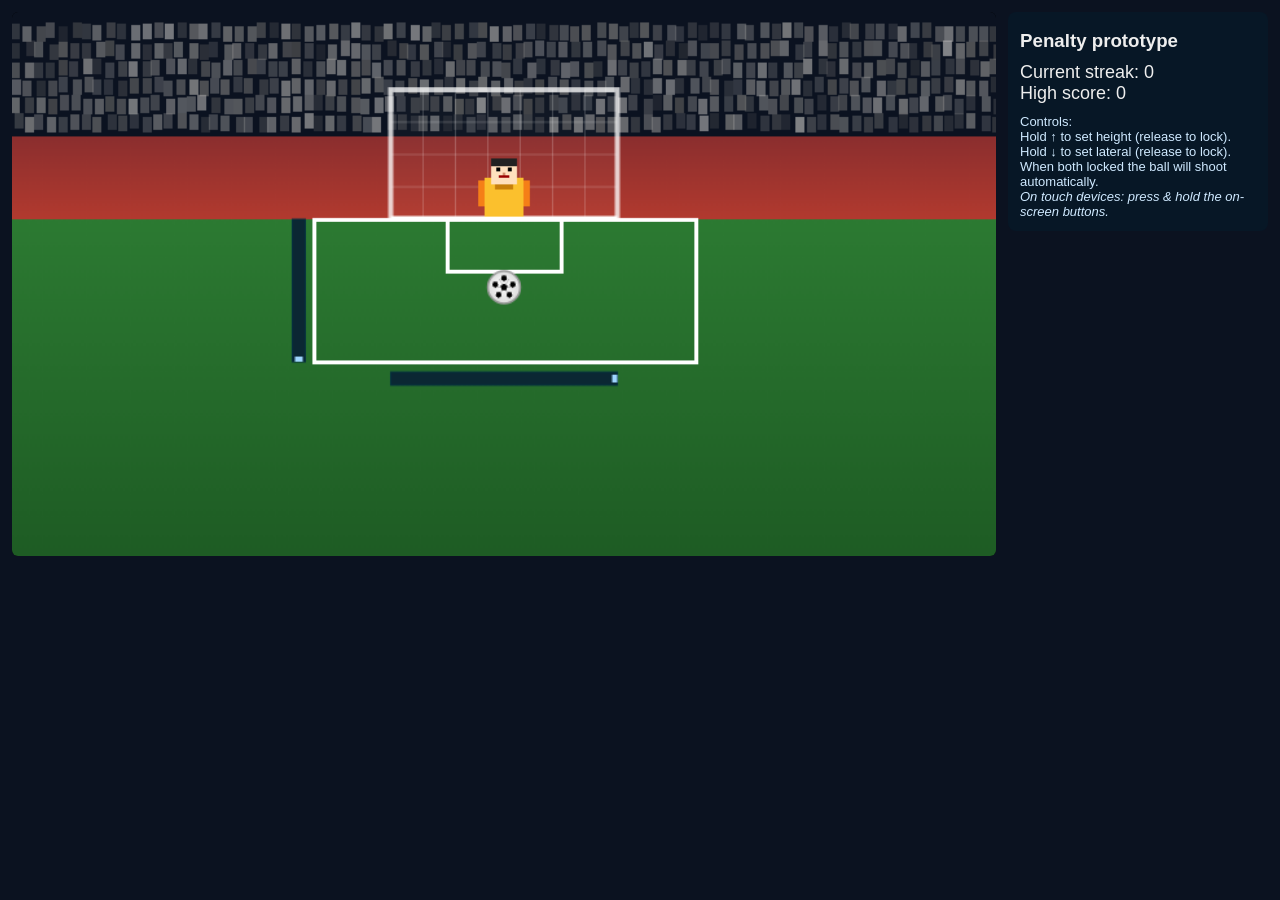
==== commit 1301ef1d: "Update penaltygame.html" ====
--- a/penaltygame.html
+++ b/penaltygame.html
@@ -3,7 +3,7 @@
 <head>
 <meta charset="utf-8" />
 <meta name="viewport" content="width=device-width,initial-scale=1" />
-<title>Penalty Game — Responsive Buttons</title>
+<title>Penalty Game — Fixed (no-black-screen)</title>
 <style>
 :root{
   --goal-w:175; --goal-h:100; --ball-d:25; --keeper-d:45;
@@ -76,7 +76,7 @@
 /* pressed state */
 .touch-btn.pressed{background:#ffd54f;color:#072026}
 
-/* responsive layout fallback for narrow desktops */
+/* responsive fallback for narrow desktops */
 @media (max-width:900px){
   .wrap{flex-direction:column;gap:12px}
   .ui{width:100%}
@@ -112,7 +112,10 @@
 </div>
 
 <script>
-// -------------- core and constants (keeps previous behavior) --------------
+// ---------- safety: wrap in try so any future error doesn't block UI entirely ----------
+try{
+
+// -------------- core and constants --------------
 const canvas = document.getElementById('c');
 const ctx = canvas.getContext('2d');
 const LOGICAL_W = 760, LOGICAL_H = 420;
@@ -176,7 +179,6 @@
 }
 function tryShoot(){
   if(heightValue!==null && latValue!==null && !ball.moving){
-    // finalize charging to avoid stuck states
     finalizeChargingState();
     clearButtonVisuals();
 
@@ -287,6 +289,7 @@
   ctx.fillStyle = chargingLat ? '#ffeb3b' : '#9fd6ff';
   ctx.fillRect(lvX, bar.l.y+2, 4, bar.l.h-4);
   if(latValue!==null){ const lockedX = bar.l.x + latValue*(bar.l.w-4); ctx.fillStyle='#ff6b6b'; ctx.fillRect(lockedX-1, bar.l.y+1, 6, bar.l.h-2); }
+
   ctx.restore();
 }
 function drawKeeper(){
@@ -317,7 +320,7 @@
   ctx.restore();
 }
 
-// -------------- game loop --------------
+// -------------- main loop --------------
 let last=performance.now();
 function loop(ts){
   const dt = ts - last; last = ts;
@@ -358,16 +361,13 @@
 const desktopUI = document.getElementById('desktopUI');
 
 function isTouchDevice(){
-  return ( 'ontouchstart' in window ) || (navigator.maxTouchPoints && navigator.maxTouchPoints > 0) || window.matchMedia && window.matchMedia('(pointer:coarse)').matches;
+  return ( 'ontouchstart' in window ) || (navigator.maxTouchPoints && navigator.maxTouchPoints > 0) || (window.matchMedia && window.matchMedia('(pointer:coarse)').matches);
 }
 
 function updateTouchUiVisibility(){
   const show = isTouchDevice();
-  if(show){
-    touchControlsEl.classList.remove('hidden');
-  } else {
-    touchControlsEl.classList.add('hidden');
-  }
+  if(show) touchControlsEl.classList.remove('hidden');
+  else touchControlsEl.classList.add('hidden');
 }
 updateTouchUiVisibility();
 
@@ -375,19 +375,15 @@
   const isLandscape = window.innerWidth > window.innerHeight;
   if(isTouchDevice() && isLandscape){
     touchControlsEl.classList.remove('portrait'); touchControlsEl.classList.add('landscape');
-    // shrink canvas visual height so buttons fit vertically
     const maxVisualHeight = Math.floor(window.innerHeight * 0.62);
     canvas.style.height = maxVisualHeight + 'px';
   } else {
     touchControlsEl.classList.remove('landscape'); touchControlsEl.classList.add('portrait');
-    // portrait: reset CSS height so canvas scales by width
     canvas.style.height = '';
   }
-  // update stored rect for pointer mapping
   canvas._rect = canvas.getBoundingClientRect();
 }
 
-// DPR & fitting
 function fitCanvasToDisplay(){
   const dpr = Math.max(1, window.devicePixelRatio || 1);
   canvas.width = LOGICAL_W * dpr;
@@ -403,54 +399,61 @@
 
 fitCanvasToDisplay();
 
-// -------------- pointer/touch handling (robust) --------------
+// -------------- pointer/touch handling (fixed catch bug) --------------
 function updateBtnPressed(which, pressed){
   const el = which === 'height' ? btnHeight : btnLat;
   if(pressed){ el.classList.add('pressed'); el.setAttribute('aria-pressed','true'); }
   else { el.classList.remove('pressed'); el.setAttribute('aria-pressed','false'); }
 }
-
 function startHeight(){ chargingHeight = true; heightValue = null; updateBtnPressed('height', true); }
 function endHeight(){ chargingHeight = false; updateBtnPressed('height', false); heightValue = hvPos; tryShoot(); }
 function startLat(){ chargingLat = true; latValue = null; lvDir = -1; lvPos = 1; updateBtnPressed('lat', true); }
 function endLat(){ chargingLat = false; updateBtnPressed('lat', false); latValue = lvPos; tryShoot(); }
 
-// pointer events for both buttons
 ['pointerdown','pointerup','pointercancel','pointerout','pointerleave'].forEach(evt=>{
   btnHeight.addEventListener(evt, e=>{
     e.preventDefault();
-    if(evt === 'pointerdown'){ btnHeight.setPointerCapture && btnHeight.setPointerCapture(e.pointerId); startHeight(); }
-    else { try{ btnHeight.releasePointerCapture && btnHeight.releasePointerCapture(e.pointerId); }catch(_{}); endHeight(); }
+    if(evt === 'pointerdown'){ try{ btnHeight.setPointerCapture && btnHeight.setPointerCapture(e.pointerId); }catch(_){} startHeight(); }
+    else { try{ btnHeight.releasePointerCapture && btnHeight.releasePointerCapture(e.pointerId); }catch(_){} endHeight(); }
   });
   btnLat.addEventListener(evt, e=>{
     e.preventDefault();
-    if(evt === 'pointerdown'){ btnLat.setPointerCapture && btnLat.setPointerCapture(e.pointerId); startLat(); }
-    else { try{ btnLat.releasePointerCapture && btnLat.releasePointerCapture(e.pointerId); }catch(_{}); endLat(); }
+    if(evt === 'pointerdown'){ try{ btnLat.setPointerCapture && btnLat.setPointerCapture(e.pointerId); }catch(_){} startLat(); }
+    else { try{ btnLat.releasePointerCapture && btnLat.releasePointerCapture(e.pointerId); }catch(_){} endLat(); }
   });
 });
 
-// fallback for older devices
 btnHeight.addEventListener('touchstart', e=>{ e.preventDefault(); startHeight(); }, {passive:false});
 btnHeight.addEventListener('touchend', e=>{ e.preventDefault(); endHeight(); }, {passive:false});
 btnLat.addEventListener('touchstart', e=>{ e.preventDefault(); startLat(); }, {passive:false});
 btnLat.addEventListener('touchend', e=>{ e.preventDefault(); endLat(); }, {passive:false});
 
-// keyboard accessibility
 btnHeight.addEventListener('keydown', e=>{ if(e.key==='Enter' || e.key===' ') startHeight(); });
 btnHeight.addEventListener('keyup', e=>{ if(e.key==='Enter' || e.key===' ') endHeight(); });
 btnLat.addEventListener('keydown', e=>{ if(e.key==='Enter' || e.key===' ') startLat(); });
 btnLat.addEventListener('keyup', e=>{ if(e.key==='Enter' || e.key===' ') endLat(); });
 
-// prevent scrolling while touching canvas
 canvas.addEventListener('touchstart', e=>{ e.preventDefault(); }, {passive:false});
 
-// ensure no stuck charging on page focus/blur
 window.addEventListener('blur', ()=>{ finalizeChargingState(); clearButtonVisuals(); });
 window.addEventListener('visibilitychange', ()=>{ if(document.hidden){ finalizeChargingState(); clearButtonVisuals(); } });
 
-// final init
-resetPositions(); updateScore();
-
+// init
+resetPositions();
+updateScore();
+
+} catch (err) {
+  // Last-resort: if something still breaks, show the error and avoid a black screen
+  console.error('Game init error', err);
+  document.body.style.background = '#111';
+  const ebox = document.createElement('pre');
+  ebox.style.color = '#f88';
+  ebox.style.background = '#200';
+  ebox.style.padding = '12px';
+  ebox.style.whiteSpace = 'pre-wrap';
+  ebox.textContent = 'Initialization error: ' + (err && err.stack ? err.stack : String(err));
+  document.body.appendChild(ebox);
+}
 </script>
 </body>
 </html>
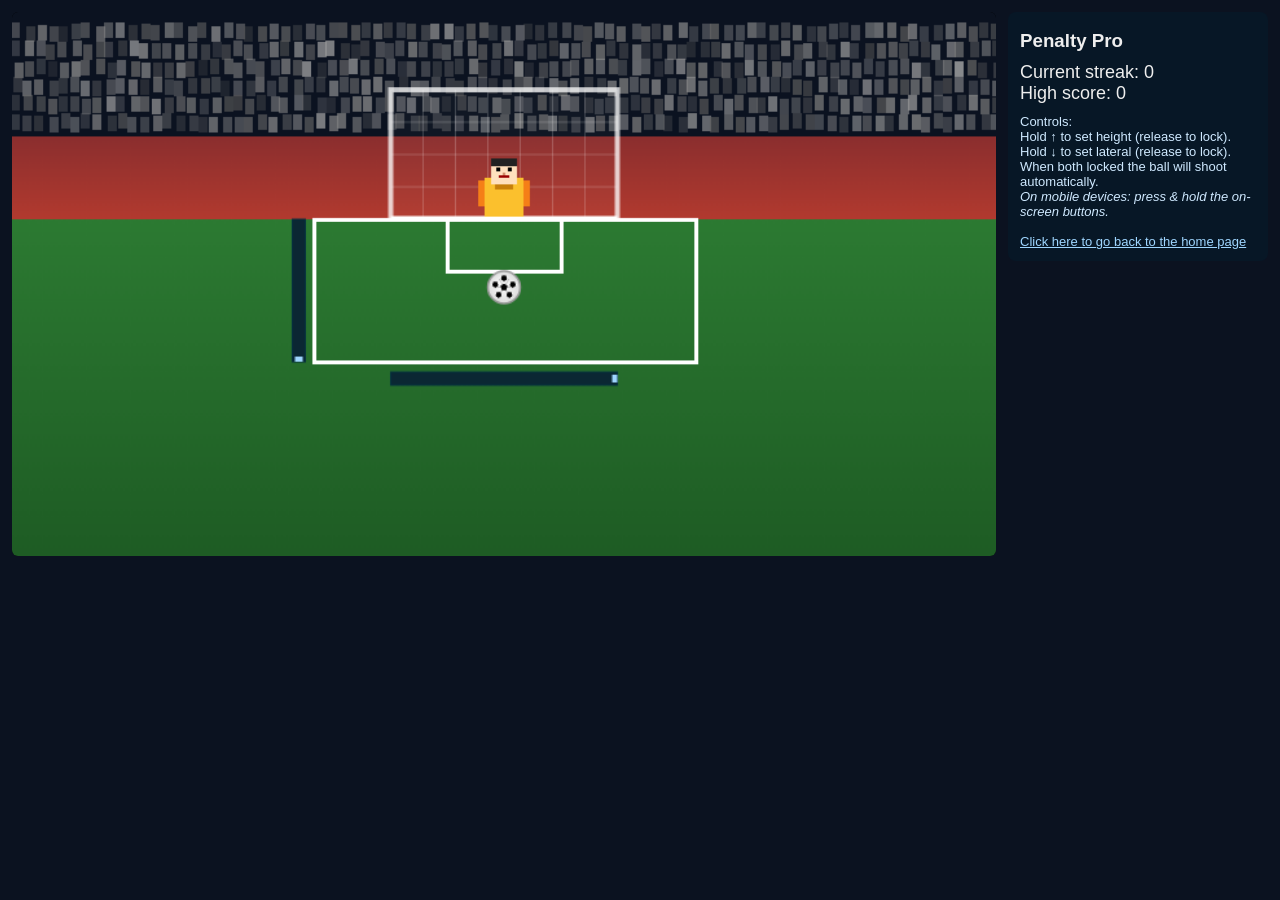
==== commit 14afbbc2: "Add files via upload" ====
--- a/penaltygame.html
+++ b/penaltygame.html
@@ -3,7 +3,7 @@
 <head>
 <meta charset="utf-8" />
 <meta name="viewport" content="width=device-width,initial-scale=1" />
-<title>Penalty Game — Fixed (no-black-screen)</title>
+<title>Pixel Penalty</title>
 <style>
 :root{
   --goal-w:175; --goal-h:100; --ball-d:25; --keeper-d:45;
@@ -98,15 +98,21 @@
 
   <div class="ui" id="desktopUI">
     <div class="panel">
-      <h3>Penalty prototype</h3>
+      <h3>Penalty Pro</h3>
       <div class="score">Current streak: <span id="streak">0</span><br>High score: <span id="high">0</span></div>
       <div class="hint">
-        Controls:<br>
-        Hold <b>↑</b> to set height (release to lock).<br>
-        Hold <b>↓</b> to set lateral (release to lock).<br>
-        When both locked the ball will shoot automatically.<br>
-        <em>On touch devices: press & hold the on-screen buttons.</em>
-      </div>
+  Controls:<br>
+  Hold <b>↑</b> to set height (release to lock).<br>
+  Hold <b>↓</b> to set lateral (release to lock).<br>
+  When both locked the ball will shoot automatically.<br>
+  <em>On mobile devices: press & hold the on-screen buttons.</em>
+
+  <br><br>
+  <a href="scratch.html" style="color:#9fd6ff; text-decoration:underline;">
+    Click here to go back to the home page
+  </a>
+</div>
+
     </div>
   </div>
 </div>
